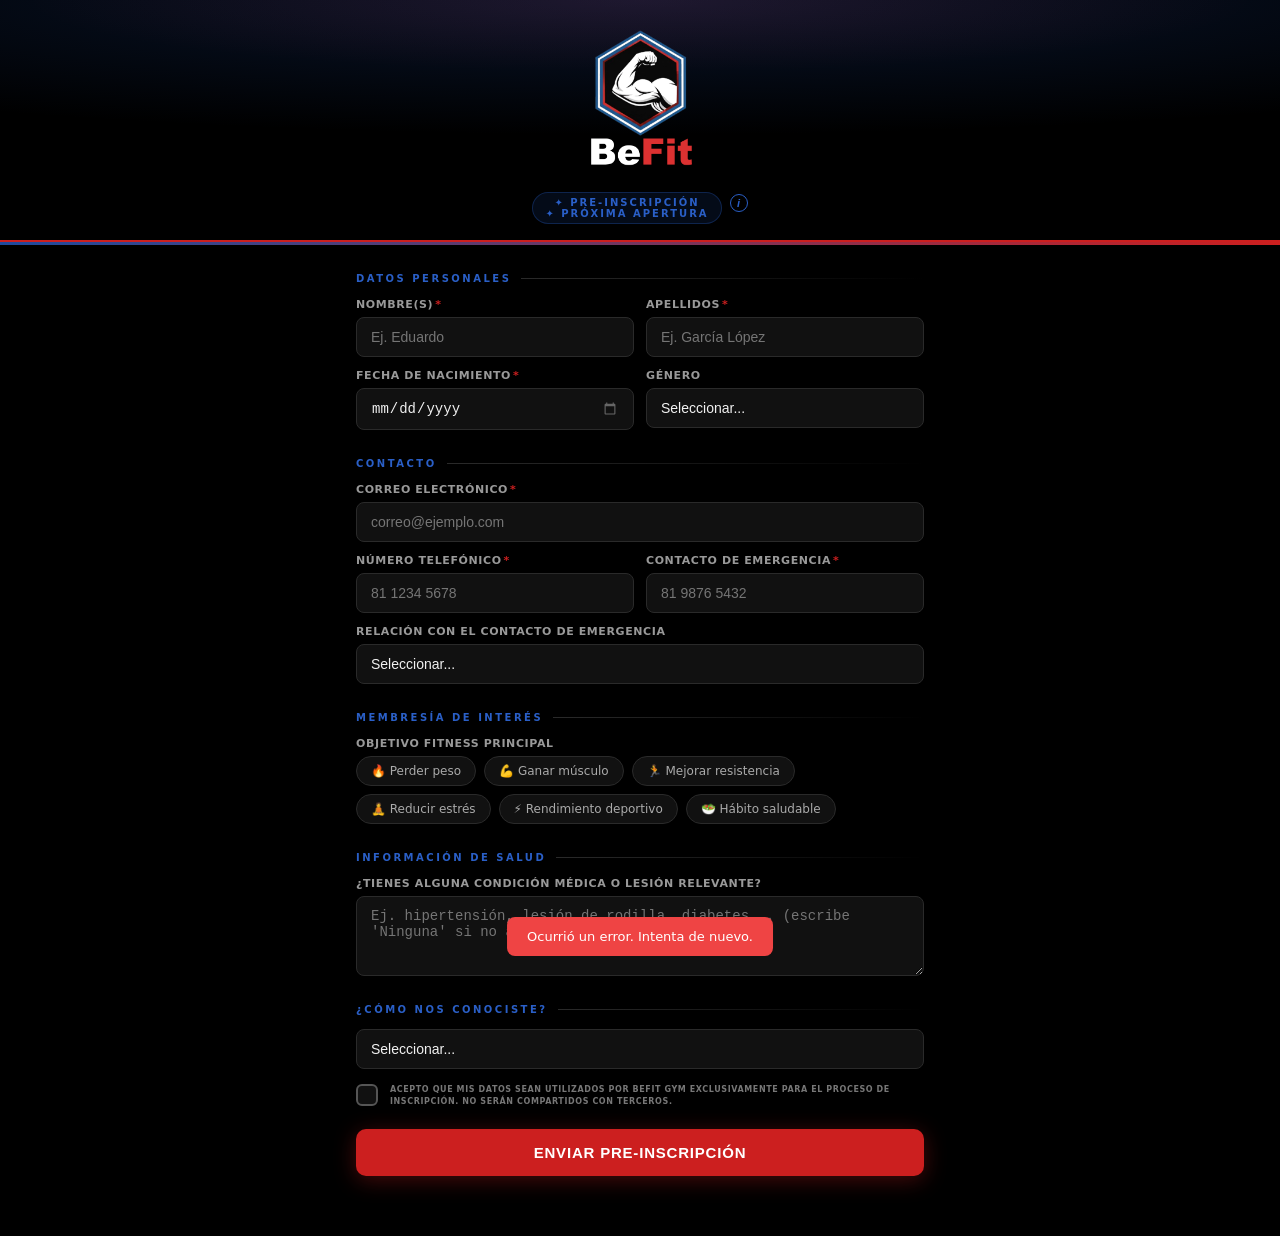
==== index.html @ a445568d "first commit" ====
<!DOCTYPE html>
<html lang="es">
<head>
<meta charset="UTF-8"/>
<meta name="viewport" content="width=device-width, initial-scale=1.0"/>
<title>BeFit Gym – Pre-Inscripción</title>
<style>
  :root {
    --red:       #cc1f1f;
    --red-dark:  #a81717;
    --blue:      #1e4a9e;
    --blue-light:#2a5fc7;
    --bg:        #000000;
    --surface:   #111111;
    --surface2:  #1a1a1a;
    --border:    #2a2a2a;
    --text:      #f1f1f1;
    --muted:     #888;
    --success:   #22c55e;
    --error:     #ef4444;
  }
  * { box-sizing: border-box; margin: 0; padding: 0; }
  body {
    font-family: 'Segoe UI', system-ui, sans-serif;
    background: var(--bg);
    color: var(--text);
    min-height: 100vh;
    padding: 0 0 60px;
  }

  /* ── HERO ── */
  .hero {
    background: #000;
    border-bottom: 2px solid var(--red);
    padding: 18px 20px 16px;
    text-align: center;
    position: relative;
    overflow: hidden;
  }
  .hero::before {
    content: '';
    position: absolute;
    inset: 0;
    background: 
      radial-gradient(ellipse 120% 180px at 50% 0%,
        rgba(30,74,158,.28) 0%, transparent 75%),
      radial-gradient(ellipse 80% 120px at 50% 0%,
        rgba(204,31,31,.15) 0%, transparent 60%);
  }
  .hero-inner {
    position: relative;
    display: flex;
    align-items: center;
    justify-content: center;
    gap: 14px;
  }
  .hex-logo { display: inline-block; flex-shrink: 0; }
  .hex-logo svg { width: 52px; height: auto; }

  .hero-text { text-align: left; }
  .brand-name {
    font-size: 28px;
    font-weight: 900;
    letter-spacing: -1px;
    line-height: 1;
    margin-bottom: 3px;
  }
  .brand-name .be  { color: #ffffff; }
  .brand-name .fit { color: var(--red); }

  .hero-sub {
    font-size: 10px;
    font-weight: 700;
    letter-spacing: 2.5px;
    text-transform: uppercase;
    color: var(--muted);
  }

  .badge {
    display: inline-block;
    background: rgba(30,74,158,.15);
    border: 1px solid rgba(30,74,158,.4);
    color: var(--blue-light);
    font-size: 10px;
    font-weight: 700;
    letter-spacing: 2px;
    text-transform: uppercase;
    padding: 4px 12px;
    border-radius: 999px;
    margin-top: 10px;
  }

  /* ── DIVIDER ── */
  .stripe {
    height: 3px;
    background: linear-gradient(90deg, var(--blue) 0%, var(--red) 100%);
  }

  /* ── FORM ── */
  .card {
    max-width: 600px;
    margin: 28px auto 0;
    padding: 0 16px;
  }

  .section-title {
    font-size: 10px;
    font-weight: 800;
    letter-spacing: 2.5px;
    text-transform: uppercase;
    color: var(--blue-light);
    margin: 28px 0 14px;
    display: flex;
    align-items: center;
    gap: 10px;
  }
  .section-title::after {
    content: '';
    flex: 1;
    height: 1px;
    background: linear-gradient(90deg, var(--border), transparent);
  }

  .grid2 { display: grid; grid-template-columns: 1fr 1fr; gap: 12px; }
  @media(max-width:480px){ .grid2 { grid-template-columns: 1fr; } }

  .field { display: flex; flex-direction: column; gap: 6px; }
  label {
    font-size: 11px;
    font-weight: 700;
    color: #999;
    letter-spacing: .6px;
    text-transform: uppercase;
  }
  label .req { color: var(--red); margin-left: 2px; }

  input[type="checkbox"] {
    width: 18px !important;
    height: 18px !important;
    min-width: 18px !important;
    padding: 0 !important;
    border: none !important;
    border-radius: 4px !important;
    background: transparent !important;
    box-shadow: none !important;
    accent-color: var(--red);
    cursor: pointer;
    flex-shrink: 0;
  }
  input, select, textarea {
    background: var(--surface);
    border: 1px solid var(--border);
    border-radius: 8px;
    color: var(--text);
    font-size: 14px;
    padding: 11px 14px;
    width: 100%;
    outline: none;
    transition: border-color .2s, box-shadow .2s;
    appearance: none;
  }
  input:focus, select:focus, textarea:focus {
    border-color: var(--blue-light);
    box-shadow: 0 0 0 3px rgba(30,74,158,.18);
  }
  input.err, select.err { border-color: var(--error); }
  .err-msg { font-size: 11px; color: var(--error); display: none; }
  .err-msg.show { display: block; }
  select option { background: #111; }
  textarea { resize: vertical; min-height: 80px; }
  input[type="date"]::-webkit-calendar-picker-indicator { filter: invert(.4); cursor: pointer; }

  /* ── CHIPS ── */
  .chips { display: flex; flex-wrap: wrap; gap: 8px; }
  .chip { display: none; }
  .chip + label {
    background: var(--surface);
    border: 1px solid var(--border);
    border-radius: 999px;
    cursor: pointer;
    font-size: 12px;
    font-weight: 500;
    letter-spacing: 0;
    text-transform: none;
    color: #aaa;
    padding: 7px 14px;
    transition: all .2s;
    user-select: none;
  }
  .chip:checked + label {
    background: rgba(204,31,31,.12);
    border-color: var(--red);
    color: #ff6666;
  }

  /* ── PRIVACY ── */
  .privacy {
    display: flex;
    align-items: flex-start;
    gap: 10px;
    background: var(--surface);
    border: 1px solid var(--border);
    border-radius: 8px;
    padding: 12px 14px;
    margin-top: 24px;
  }
  .privacy input[type="checkbox"] {
    width: 16px; height: 16px; flex-shrink: 0;
    accent-color: var(--red);
    margin-top: 2px;
  }
  .privacy p { font-size: 12px; color: #777; line-height: 1.5; }
  .privacy a { color: var(--blue-light); text-decoration: none; }

  /* ── CUSTOM CHECKBOX ── */
  .check-wrap {
    display: flex;
    align-items: flex-start;
    gap: 12px;
    cursor: pointer;
    user-select: none;
  }
  .check-wrap input[type="checkbox"] {
    display: none !important;
  }
  .check-box {
    width: 22px; height: 22px;
    min-width: 22px;
    border-radius: 6px;
    border: 2px solid #555;
    background: #111;
    display: flex; align-items: center; justify-content: center;
    transition: all .2s;
    margin-top: 15px;
    flex-shrink: 0;
  }
  .check-box .check-icon {
    display: none;
    width: 12px; height: 8px;
    border-left: 2.5px solid #fff;
    border-bottom: 2.5px solid #fff;
    transform: rotate(-45deg) translateY(-2px);
  }
  .check-wrap input[type="checkbox"]:checked ~ .check-box {
    background: var(--red);
    border-color: var(--red);
    box-shadow: 0 0 8px rgba(204,31,31,.4);
  }
  .check-wrap input[type="checkbox"]:checked ~ .check-box .check-icon {
    display: block;
  }
  .check-label { font-size: 8px; color: #777; line-height: 1.55; margin-top: 15px; }
  

  /* ── TOOLTIP ── */
  .tooltip-wrap { position: relative; display: inline-flex; }
  .info-btn {
    width: 18px; height: 18px;
    border-radius: 50%;
    border: 1.5px solid var(--blue-light);
    background: transparent;
    color: var(--blue-light);
    font-size: 11px;
    font-weight: 700;
    font-style: italic;
    cursor: pointer;
    line-height: 1;
    padding: 0;
    display: flex; align-items: center; justify-content: center;
    transition: background .2s, color .2s;
    flex-shrink: 0;
  }
  .info-btn:hover { background: var(--blue-light); color: #fff; }
  .tooltip-box {
    display: none;
    position: absolute;
    bottom: calc(100% + 10px);
    left: 50%;
    transform: translateX(-50%);
    background: var(--surface2);
    border: 1px solid var(--blue-light);
    border-radius: 10px;
    padding: 12px 14px;
    width: 240px;
    font-size: 12px;
    line-height: 1.55;
    color: #ccc;
    z-index: 100;
    box-shadow: 0 6px 24px rgba(0,0,0,.6);
    text-align: left;
  }
  .tooltip-box::after {
    content: '';
    position: absolute;
    top: 100%; left: 50%;
    transform: translateX(-50%);
    border: 6px solid transparent;
    border-top-color: var(--blue-light);
  }
  .tooltip-box strong { color: #fff; display: block; margin-bottom: 5px; font-size: 12px; }
  .tooltip-box em { color: var(--red); font-style: normal; font-weight: 700; }
  .tooltip-wrap:hover .tooltip-box,
  .tooltip-wrap.open   .tooltip-box { display: block; }

  @media(max-width:400px){
    .tooltip-box { left: auto; right: 0; transform: none; }
    .tooltip-box::after { left: auto; right: 12px; transform: none; }
  }
  .btn {
    width: 100%;
    margin-top: 20px;
    background: var(--red);
    border: none;
    border-radius: 10px;
    color: #fff;
    cursor: pointer;
    font-size: 15px;
    font-weight: 800;
    letter-spacing: .8px;
    text-transform: uppercase;
    padding: 15px;
    transition: background .2s, transform .1s, box-shadow .2s;
    box-shadow: 0 4px 22px rgba(204,31,31,.35);
  }
  .btn:hover { background: var(--red-dark); box-shadow: 0 4px 28px rgba(204,31,31,.5); }
  .btn:active { transform: scale(.98); }
  .btn:disabled { opacity: .6; cursor: not-allowed; transform: none; }
  .btn .spinner {
    display: none;
    width: 18px; height: 18px;
    border: 2px solid rgba(255,255,255,.3);
    border-top-color: #fff;
    border-radius: 50%;
    animation: spin .6s linear infinite;
    margin: 0 auto;
  }
  @keyframes spin { to { transform: rotate(360deg); } }

  /* ── SUCCESS ── */
  .success-screen {
    display: none;
    text-align: center;
    padding: 52px 20px;
  }
  .success-icon {
    width: 76px; height: 76px;
    background: rgba(34,197,94,.1);
    border: 2px solid var(--success);
    border-radius: 50%;
    display: flex; align-items: center; justify-content: center;
    font-size: 34px;
    margin: 0 auto 20px;
    animation: pop .4s ease;
  }
  @keyframes pop {
    0%   { transform: scale(.5); opacity: 0; }
    80%  { transform: scale(1.1); }
    100% { transform: scale(1);   opacity: 1; }
  }
  .success-screen h2 { font-size: 22px; margin-bottom: 10px; }
  .success-screen p  { color: var(--muted); font-size: 14px; line-height: 1.7; }

  /* ── TOAST ── */
  .toast {
    position: fixed;
    bottom: 24px; left: 50%;
    transform: translateX(-50%) translateY(80px);
    background: var(--error);
    color: #fff;
    font-size: 13px;
    padding: 12px 20px;
    border-radius: 8px;
    transition: transform .3s;
    z-index: 999;
    white-space: nowrap;
  }
  .toast.show { transform: translateX(-50%) translateY(0); }
</style>
</head>
<body>

<!-- HERO -->
<div class="hero">
  <div class="hero-inner">
    <div class="hex-logo">
      <!-- Reemplaza ./logo.png con el nombre real de tu imagen -->
      <img src="/img/BeFit.png" alt="BeFit Logo" style="margin-top: -20px; width:200px;height:200px;object-fit:contain;"/>
    </div>
  </div>
  <div style="display:flex;align-items:center;justify-content:center;gap:8px;margin-top:-20px">
    <span class="badge">✦ Pre-Inscripción </br> ✦ Próxima apertura</span>
    <div class="tooltip-wrap">
      <button class="info-btn" aria-label="Más información">i</button>
      <div class="tooltip-box">
        <strong>¿Qué es la pre-inscripción?</strong>
        <p>Este registro es <em>completamente gratuito</em> y sin compromiso. Solo necesitamos tus datos para agilizar tu proceso de ingreso el día de la apertura del gym. No se realiza ningún cobro en este momento.</p>
      </div>
    </div>
  </div>
</div>
<div class="stripe"></div>

<!-- FORM -->
<div class="card">
  <form id="form" novalidate>

    <!-- DATOS PERSONALES -->
    <div class="section-title">Datos Personales</div>
    <div class="grid2">
      <div class="field">
        <label>Nombre(s)<span class="req">*</span></label>
        <input type="text" id="nombre" placeholder="Ej. Eduardo" autocomplete="given-name"/>
        <span class="err-msg" id="err-nombre">Campo requerido</span>
      </div>
      <div class="field">
        <label>Apellidos<span class="req">*</span></label>
        <input type="text" id="apellidos" placeholder="Ej. García López" autocomplete="family-name"/>
        <span class="err-msg" id="err-apellidos">Campo requerido</span>
      </div>
    </div>

    <div class="grid2" style="margin-top:12px">
      <div class="field">
        <label>Fecha de Nacimiento<span class="req">*</span></label>
        <input type="date" id="fechanac" max=""/>
        <span class="err-msg" id="err-fechanac">Ingresa una fecha válida</span>
      </div>
      <div class="field">
        <label>Género</label>
        <select id="genero">
          <option value="">Seleccionar...</option>
          <option>Masculino</option>
          <option>Femenino</option>
          <option>Prefiero no decir</option>
        </select>
      </div>
    </div>

    <!-- CONTACTO -->
    <div class="section-title">Contacto</div>
    <div class="field">
      <label>Correo Electrónico<span class="req">*</span></label>
      <input type="email" id="email" placeholder="correo@ejemplo.com" autocomplete="email"/>
      <span class="err-msg" id="err-email">Ingresa un correo válido</span>
    </div>

    <div class="grid2" style="margin-top:12px">
      <div class="field">
        <label>Número Telefónico<span class="req">*</span></label>
        <input type="tel" id="telefono" placeholder="81 1234 5678" maxlength="15" autocomplete="tel"/>
        <span class="err-msg" id="err-telefono">Mínimo 10 dígitos</span>
      </div>
      <div class="field">
        <label>Contacto de Emergencia<span class="req">*</span></label>
        <input type="tel" id="emergencia" placeholder="81 9876 5432" maxlength="15"/>
        <span class="err-msg" id="err-emergencia">Mínimo 10 dígitos</span>
      </div>
    </div>

    <div class="field" style="margin-top:12px">
      <label>Relación con el contacto de emergencia</label>
      <select id="relacionEmergencia">
        <option value="">Seleccionar...</option>
        <option>Familiar</option>
        <option>Pareja</option>
        <option>Amigo/a</option>
        <option>Otro</option>
      </select>
    </div>

    <!-- OBJETIVO -->
    <div class="section-title">Membresía de Interés</div>
    <div class="field">
      <label>Objetivo fitness principal</label>
      <div class="chips">
        <input class="chip" type="checkbox" id="obj1" name="objetivo" value="Perder peso"/>
        <label for="obj1">🔥 Perder peso</label>
        <input class="chip" type="checkbox" id="obj2" name="objetivo" value="Ganar músculo"/>
        <label for="obj2">💪 Ganar músculo</label>
        <input class="chip" type="checkbox" id="obj3" name="objetivo" value="Mejorar resistencia"/>
        <label for="obj3">🏃 Mejorar resistencia</label>
        <input class="chip" type="checkbox" id="obj4" name="objetivo" value="Reducir estrés"/>
        <label for="obj4">🧘 Reducir estrés</label>
        <input class="chip" type="checkbox" id="obj5" name="objetivo" value="Rendimiento deportivo"/>
        <label for="obj5">⚡ Rendimiento deportivo</label>
        <input class="chip" type="checkbox" id="obj6" name="objetivo" value="Hábito saludable"/>
        <label for="obj6">🥗 Hábito saludable</label>
      </div>
    </div>

    <!-- SALUD -->
    <div class="section-title">Información de Salud</div>
    <div class="field">
      <label>¿Tienes alguna condición médica o lesión relevante?</label>
      <textarea id="condicion" placeholder="Ej. hipertensión, lesión de rodilla, diabetes... (escribe 'Ninguna' si no aplica)"></textarea>
    </div>

    <!-- CÓMO NOS CONOCIÓ -->
    <div class="section-title">¿Cómo nos conociste?</div>
    <div class="field">
      <select id="canal">
        <option value="">Seleccionar...</option>
        <option>Instagram</option>
        <option>Facebook</option>
        <option>TikTok</option>
        <option>Recomendación de un amigo</option>
        <option>Volante / cartel</option>
        <option>Pasé por el lugar</option>
        <option>Otro</option>
      </select>
    </div>

    <!-- PRIVACIDAD -->
    <label class="check-wrap" for="privacidad">
      <input type="checkbox" id="privacidad"/>
      <span class="check-box"><span class="check-icon"></span></span>
      <p class="check-label">Acepto que mis datos sean utilizados por BeFit Gym exclusivamente para el proceso de inscripción. No serán compartidos con terceros.</p>
    </label>
    <span class="err-msg" id="err-privacidad" style="margin-top:6px">Debes aceptar el aviso de privacidad</span>

    <button type="submit" class="btn" id="btn">
      <span id="btn-text">Enviar Pre-Inscripción</span>
      <div class="spinner" id="spinner"></div>
    </button>

  </form>

  <!-- SUCCESS -->
  <div class="success-screen" id="success">
    <div class="success-icon">✓</div>
    <h2>¡Registro exitoso!</h2>
    <p>Tu pre-inscripción en <strong>BeFit Gym</strong> fue recibida.<br/>
    
     Ya no es necesario llenar el formulario de nuevo. <br/><br/>
      
     Una vez que abramos nuestras instalaciones, 
     solo menciona que ya estas pre-inscrito con tu nombre completo o correo electrónico en recepción para la toma de biometría y acceso a nuestras instalaciones.<br/><br/>
    <span style="color:var(--red);font-weight:700">¡Nos vemos pronto! 💪</span></p>
  </div>
</div>

<div class="toast" id="toast">Ocurrió un error. Intenta de nuevo.</div>

<script>
// ─── CONFIGURACIÓN ───────────────────────────────────────────
// Apunta a la función serverless de Netlify (no expone ningún secreto)
const APPS_SCRIPT_URL = '/.netlify/functions/registro';
// ─────────────────────────────────────────────────────────────

// Tooltip tap para móvil
document.querySelector('.info-btn').addEventListener('click', e => {
  e.stopPropagation();
  document.querySelector('.tooltip-wrap').classList.toggle('open');
});
document.addEventListener('click', () => {
  document.querySelector('.tooltip-wrap')?.classList.remove('open');
});

// ─── CONFIGURACIÓN ─── = 'TU_APPS_SCRIPT_URL_AQUI';

// Límite: mayor de 12 años
const maxDate = new Date();
maxDate.setFullYear(maxDate.getFullYear() - 12);
document.getElementById('fechanac').max = maxDate.toISOString().split('T')[0];

const $ = id => document.getElementById(id);
const showErr = (id, msg) => {
  const el = $(`err-${id}`);
  if (msg) el.textContent = msg;
  el.classList.add('show');
  $(id)?.classList.add('err');
};
const clearErr = id => {
  $(`err-${id}`)?.classList.remove('show');
  $(id)?.classList.remove('err');
};
const showToast = msg => {
  const t = $('toast');
  t.textContent = msg;
  t.classList.add('show');
  setTimeout(() => t.classList.remove('show'), 3500);
};

['nombre','apellidos','fechanac','email','telefono','emergencia'].forEach(id => {
  $(id)?.addEventListener('input',  () => clearErr(id));
  $(id)?.addEventListener('change', () => clearErr(id));
});

function validate() {
  let ok = true;
  const req = (id, msg) => {
    if (!$(id).value.trim()) { showErr(id, msg || 'Campo requerido'); ok = false; }
    else clearErr(id);
  };
  req('nombre'); req('apellidos');

  if (!$('fechanac').value) { showErr('fechanac', 'Ingresa tu fecha de nacimiento'); ok = false; }
  else clearErr('fechanac');

  const emailVal = $('email').value.trim();
  if (!emailVal || !/^[^\s@]+@[^\s@]+\.[^\s@]+$/.test(emailVal)) {
    showErr('email', 'Ingresa un correo válido'); ok = false;
  } else clearErr('email');

  const clean = v => v.replace(/\D/g, '');
  if (clean($('telefono').value).length < 10)  { showErr('telefono',  'Mínimo 10 dígitos'); ok = false; } else clearErr('telefono');
  if (clean($('emergencia').value).length < 10) { showErr('emergencia','Mínimo 10 dígitos'); ok = false; } else clearErr('emergencia');

  if (!$('privacidad').checked) { $('err-privacidad').classList.add('show'); ok = false; }
  else $('err-privacidad').classList.remove('show');
  return ok;
}

$('form').addEventListener('submit', async e => {
  e.preventDefault();
  if (!validate()) {
    document.querySelector('input.err, select.err')
      ?.scrollIntoView({ behavior: 'smooth', block: 'center' });
    return;
  }

  const objetivos = [...document.querySelectorAll('input[name="objetivo"]:checked')]
    .map(c => c.value).join(', ') || 'No especificado';

  const payload = {
    timestamp:          new Date().toLocaleString('es-MX'),
    nombre:             $('nombre').value.trim(),
    apellidos:          $('apellidos').value.trim(),
    fechaNacimiento:    $('fechanac').value,
    genero:             $('genero').value || 'No especificado',
    email:              $('email').value.trim(),
    telefono:           $('telefono').value.trim(),
    contactoEmergencia: $('emergencia').value.trim(),
    relacionEmergencia: $('relacionEmergencia').value || 'No especificado',
    objetivos,
    condicionMedica:    $('condicion').value.trim() || 'Ninguna',
    canal:              $('canal').value || 'No especificado',
  };

  $('btn').disabled = true;
  $('btn-text').style.display = 'none';
  $('spinner').style.display = 'block';

  try {
    // Modo local (abrir archivo directo sin servidor)
    if (window.location.protocol === 'file:') {
      await new Promise(r => setTimeout(r, 1200));
      console.table(payload);
      $('form').style.display    = 'none';
      $('success').style.display = 'block';
      return;
    }

    const res    = await fetch(APPS_SCRIPT_URL, {
      method:  'POST',
      headers: { 'Content-Type': 'application/json' },
      body:    JSON.stringify(payload),
    });
    const result = await res.json();

    if (result.status === 'duplicate') {
      showErr('email', '⚠️ Este correo ya está registrado.');
      $('email').scrollIntoView({ behavior: 'smooth', block: 'center' });
      $('btn').disabled          = false;
      $('btn-text').style.display = 'block';
      $('spinner').style.display  = 'none';
      return;
    }

    if (result.status !== 'ok') throw new Error(result.message);

    $('form').style.display    = 'none';
    $('success').style.display = 'block';

  } catch {
    showToast('Error al enviar. Verifica tu conexión e intenta de nuevo.');
    $('btn').disabled          = false;
    $('btn-text').style.display = 'block';
    $('spinner').style.display  = 'none';
  }
});
</script>
</body>
</html>
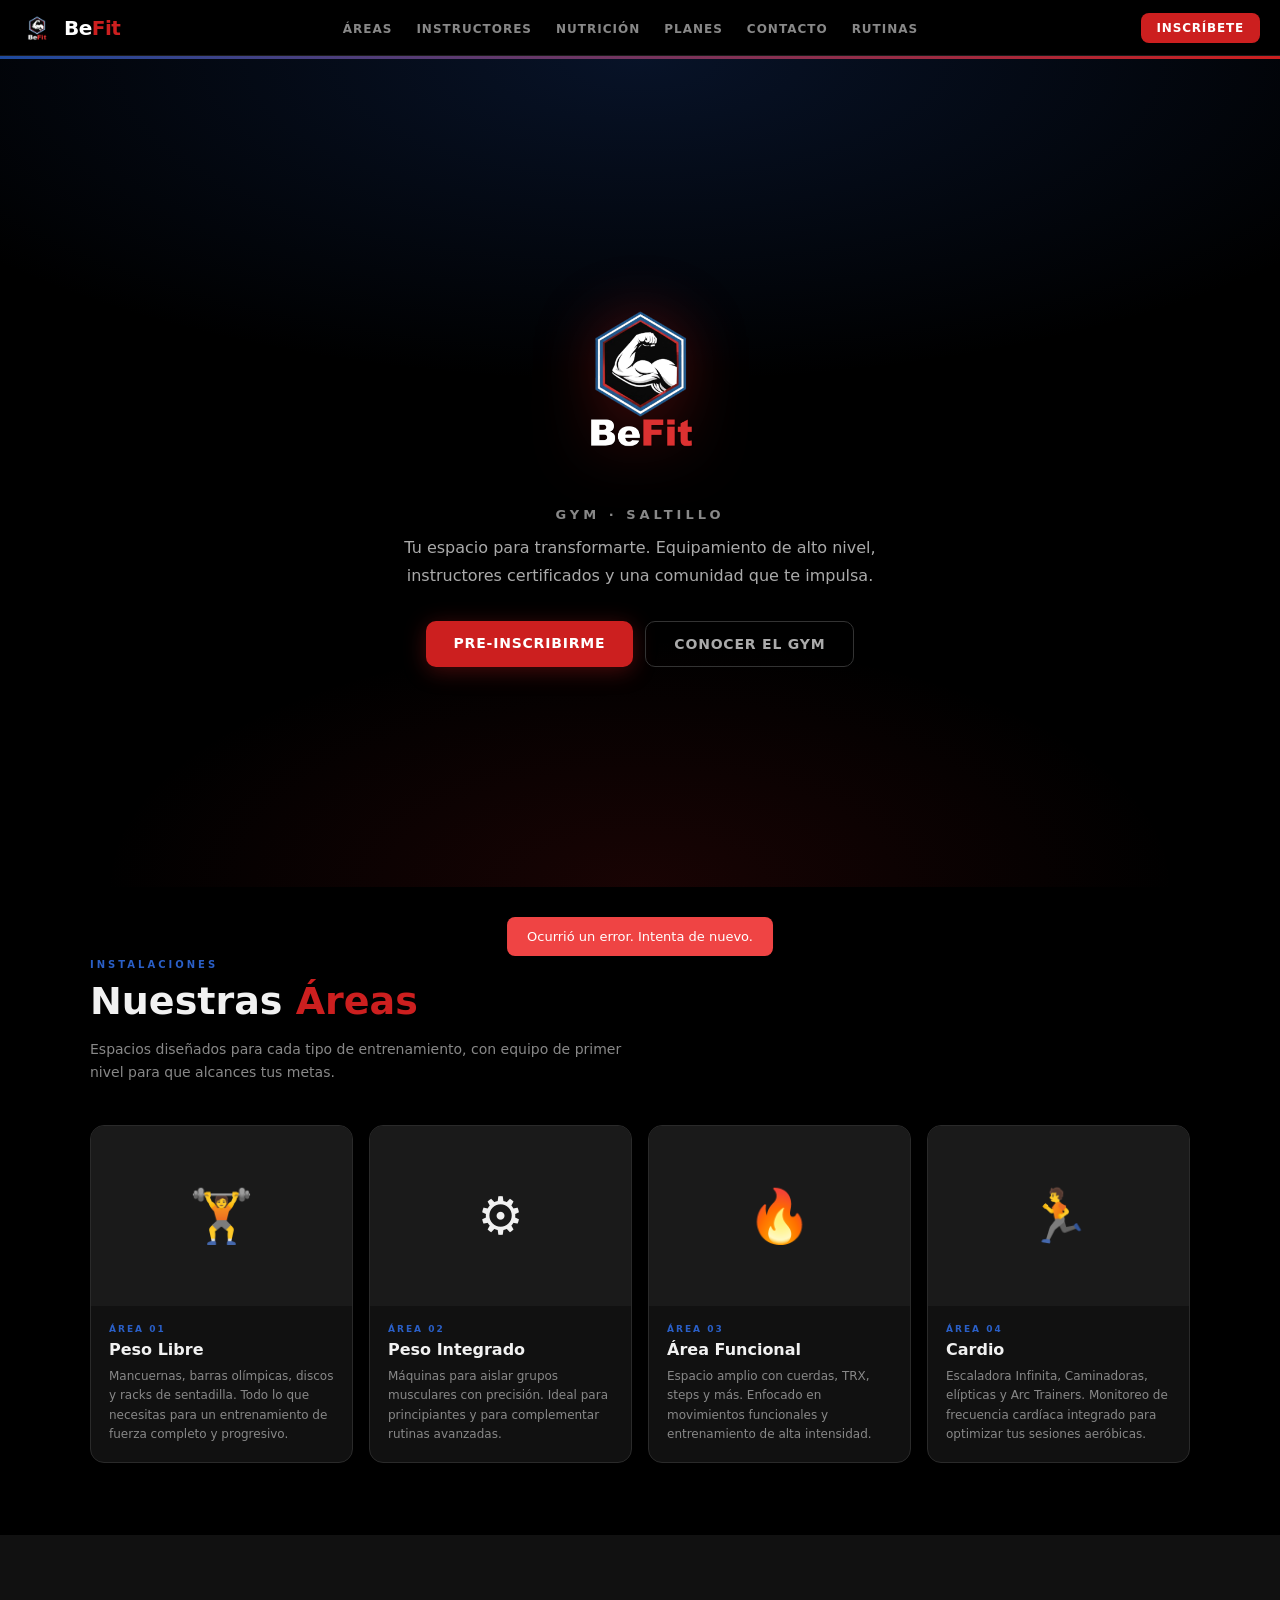
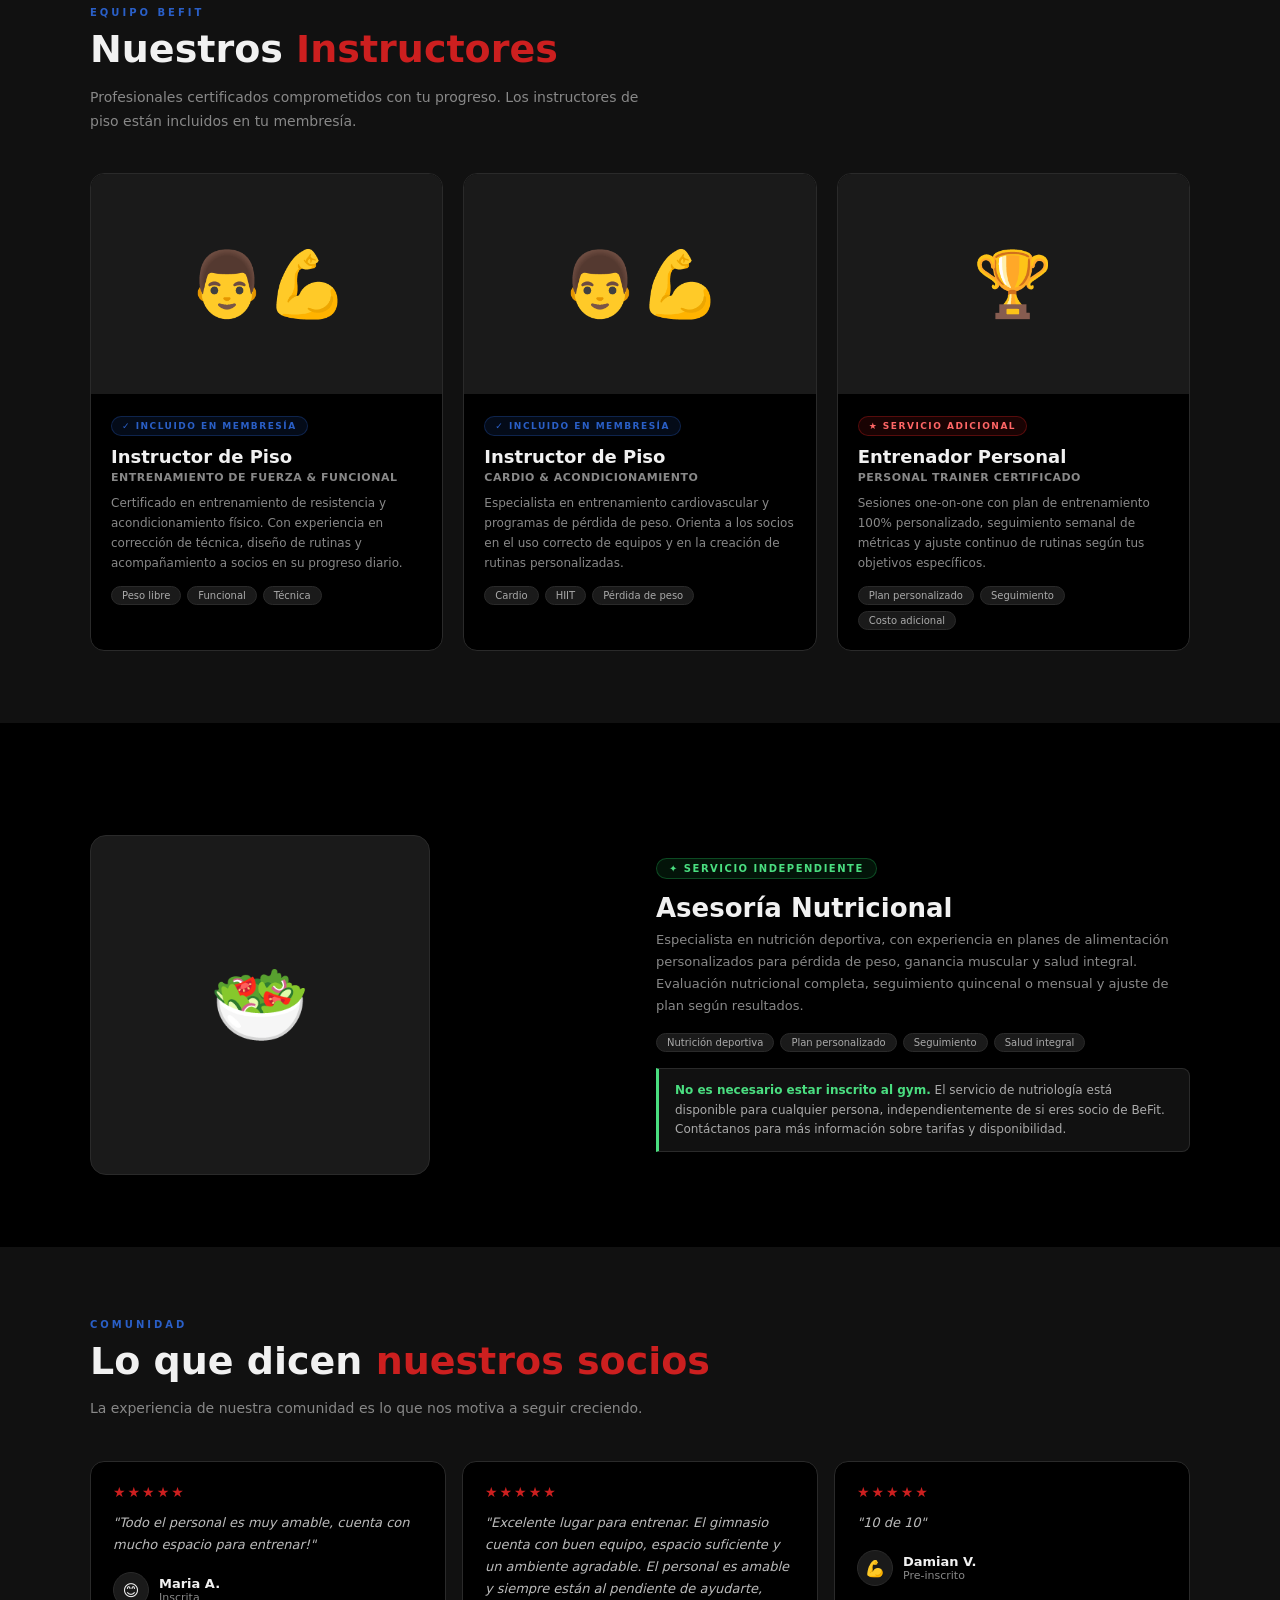
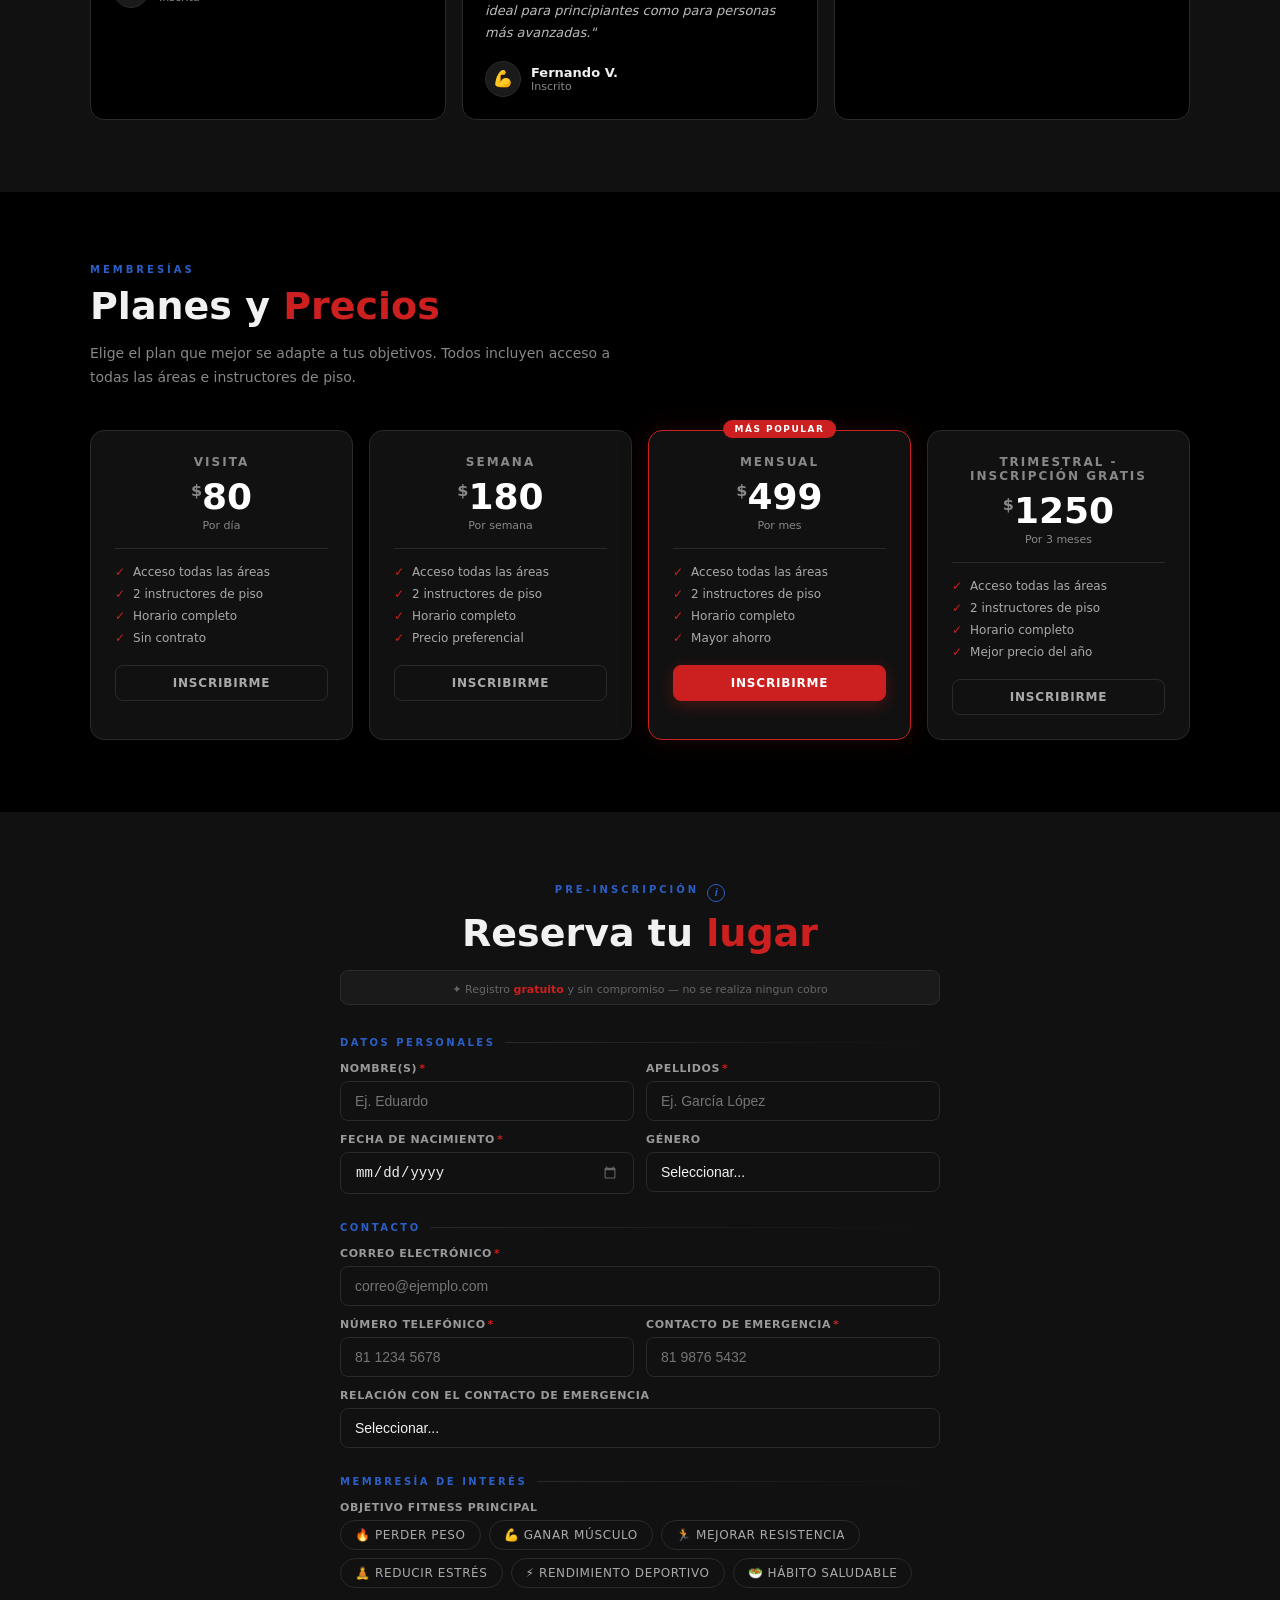
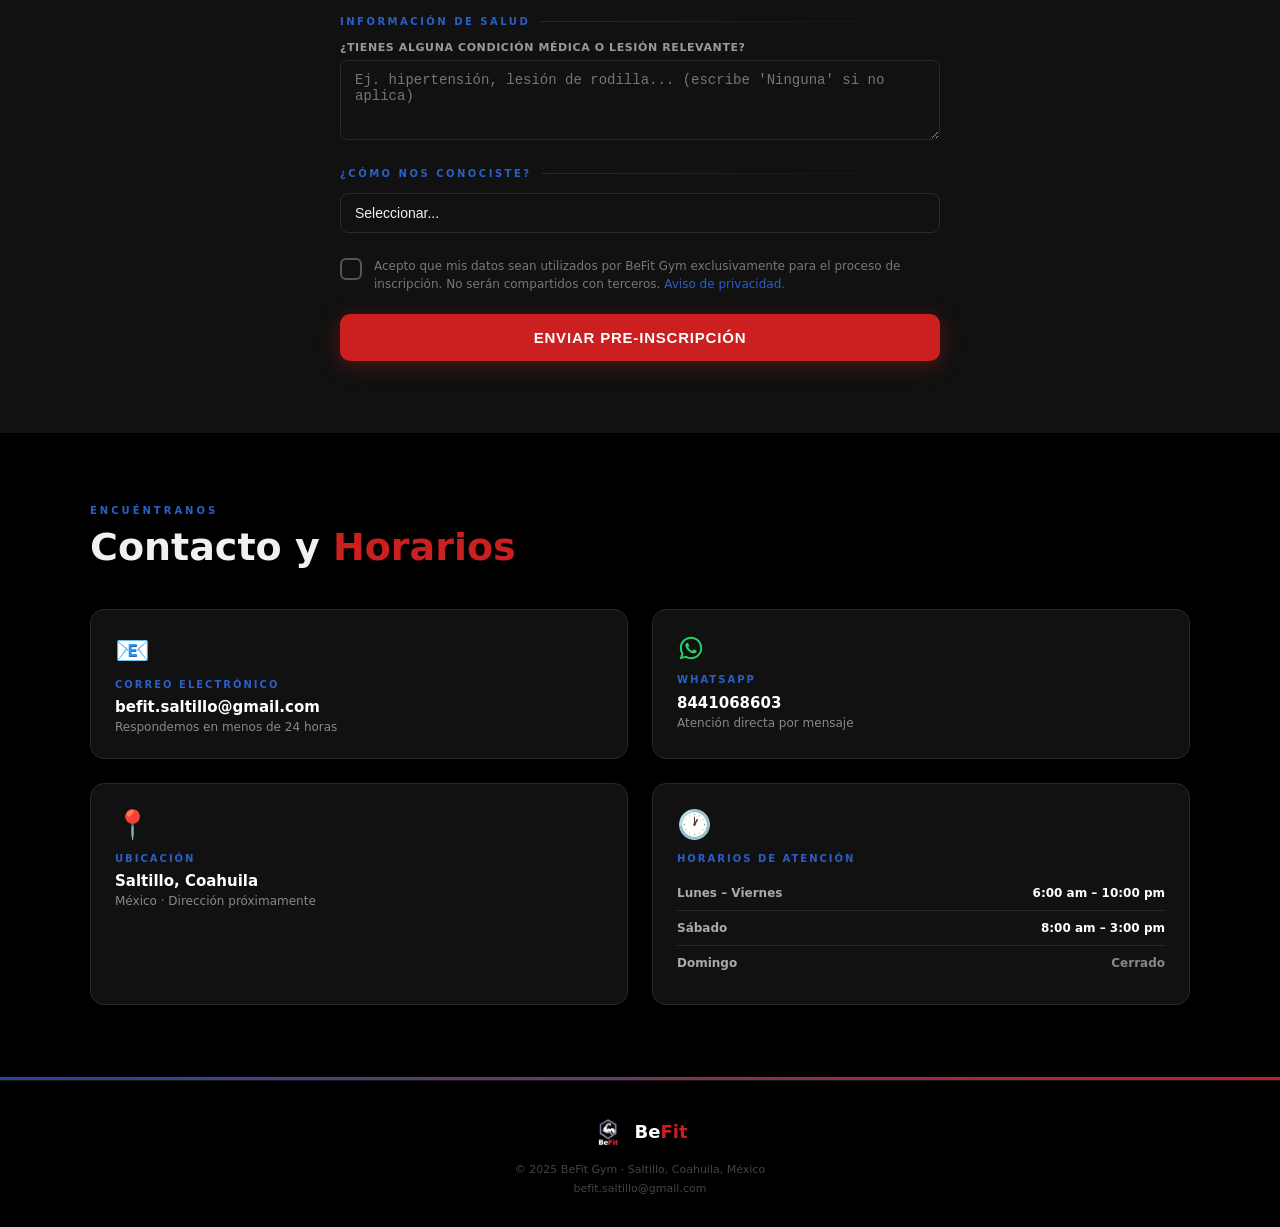
==== commit 7e048d1f: "changes for index" ====
--- a/index.html
+++ b/index.html
@@ -3,565 +3,994 @@
 <head>
 <meta charset="UTF-8"/>
 <meta name="viewport" content="width=device-width, initial-scale=1.0"/>
-<title>BeFit Gym – Pre-Inscripción</title>
+<title>BeFit Gym – Saltillo</title>
 <style>
-  :root {
-    --red:       #cc1f1f;
-    --red-dark:  #a81717;
-    --blue:      #1e4a9e;
-    --blue-light:#2a5fc7;
-    --bg:        #000000;
-    --surface:   #111111;
-    --surface2:  #1a1a1a;
-    --border:    #2a2a2a;
-    --text:      #f1f1f1;
-    --muted:     #888;
-    --success:   #22c55e;
-    --error:     #ef4444;
+:root {
+  --red:        #cc1f1f;
+  --red-dark:   #a81717;
+  --blue:       #1e4a9e;
+  --blue-light: #2a5fc7;
+  --bg:         #000;
+  --surface:    #111;
+  --surface2:   #1a1a1a;
+  --border:     #2a2a2a;
+  --text:       #f1f1f1;
+  --muted:      #888;
+  --success:    #22c55e;
+  --error:      #ef4444;
+}
+*{box-sizing:border-box;margin:0;padding:0;}
+html{scroll-behavior:smooth;overflow-x:hidden;}
+body{font-family:'Segoe UI',system-ui,sans-serif;background:var(--bg);color:var(--text);overflow-x:hidden;}
+
+/* ── NAV ── */
+nav{
+  position:sticky;top:0;z-index:200;
+  background:rgba(0,0,0,.92);
+  backdrop-filter:blur(10px);
+  border-bottom:1px solid #1a1a1a;
+  padding:0 20px;
+  display:flex;align-items:center;justify-content:space-between;
+  height:56px;
+}
+.nav-logo{display:flex;align-items:center;gap:10px;}
+.nav-logo img{width:34px;height:34px;object-fit:contain;}
+.nav-brand{font-size:20px;font-weight:900;letter-spacing:-0.5px;}
+.nav-brand .be{color:#fff;} .nav-brand .fit{color:var(--red);}
+.nav-links{display:flex;gap:24px;list-style:none;}
+.nav-links a{color:var(--muted);font-size:12px;font-weight:600;letter-spacing:1px;text-transform:uppercase;text-decoration:none;transition:color .2s;}
+.nav-links a:hover{color:#fff;}
+.nav-cta{background:var(--red);color:#fff;font-size:12px;font-weight:700;letter-spacing:.8px;text-transform:uppercase;padding:8px 16px;border-radius:8px;text-decoration:none;transition:background .2s;}
+.nav-cta:hover{background:var(--red-dark);}
+.nav-toggle{display:none;flex-direction:column;gap:4px;background:none;border:none;cursor:pointer;padding:4px;}
+.nav-toggle span{width:22px;height:2px;background:#fff;border-radius:2px;transition:.3s;}
+@media(max-width:700px){
+  .nav-links,.nav-cta{display:none;}
+  .nav-links.open{display:flex;flex-direction:column;position:absolute;top:56px;left:0;right:0;background:#000;border-bottom:1px solid #222;padding:16px 20px;gap:16px;}
+  .nav-links.open + .nav-cta{display:block;margin:0 20px 16px;}
+  .nav-toggle{display:flex;}
+}
+
+/* ── STRIPE ── */
+.stripe{height:3px;background:linear-gradient(90deg,var(--blue),var(--red));}
+
+/* ── PROMO ── */
+.promo-bar{
+  position:relative;
+  overflow:hidden;
+  background:
+    linear-gradient(135deg,rgba(30,74,158,.16),rgba(204,31,31,.18)),
+    #090909;
+  border-bottom:1px solid #1f1f1f;
+}
+.promo-bar::before{
+  content:'';
+  position:absolute;
+  inset:-30% auto auto -10%;
+  width:220px;
+  height:220px;
+  background:radial-gradient(circle,rgba(204,31,31,.26) 0%,transparent 68%);
+  pointer-events:none;
+}
+.promo-wrap{
+  max-width:1100px;
+  margin:0 auto;
+  padding:14px 20px;
+  display:flex;
+  align-items:center;
+  justify-content:space-between;
+  gap:18px;
+}
+.promo-copy{display:flex;align-items:center;gap:14px;flex-wrap:wrap;position:relative;z-index:1;}
+.promo-pill{
+  background:var(--red);
+  color:#fff;
+  font-size:10px;
+  font-weight:900;
+  letter-spacing:1.8px;
+  text-transform:uppercase;
+  border-radius:999px;
+  padding:7px 12px;
+  box-shadow:0 0 18px rgba(204,31,31,.3);
+}
+.promo-text{font-size:14px;color:#f4f4f4;line-height:1.5;}
+.promo-text strong{color:#fff;}
+.promo-text span{color:#ff8a8a;font-weight:800;}
+.promo-link{
+  position:relative;
+  z-index:1;
+  white-space:nowrap;
+  background:#fff;
+  color:#111;
+  font-size:11px;
+  font-weight:900;
+  letter-spacing:1.2px;
+  text-transform:uppercase;
+  text-decoration:none;
+  border-radius:999px;
+  padding:11px 16px;
+  transition:transform .2s,box-shadow .2s;
+}
+.promo-link:hover{transform:translateY(-1px);box-shadow:0 10px 24px rgba(255,255,255,.12);}
+
+/* ── SECTION SHARED ── */
+section{padding:72px 20px;}
+.section-wrap{max-width:1100px;margin:0 auto;}
+.sec-eyebrow{font-size:10px;font-weight:800;letter-spacing:3px;text-transform:uppercase;color:var(--blue-light);margin-bottom:10px;}
+.sec-title{font-size:clamp(24px,4vw,38px);font-weight:900;line-height:1.15;margin-bottom:14px;}
+.sec-title span{color:var(--red);}
+.sec-desc{font-size:14px;color:var(--muted);max-width:560px;line-height:1.7;}
+.divider{height:1px;background:linear-gradient(90deg,var(--border),transparent);margin:48px 0;}
+
+/* ── HERO ── */
+.hero{
+  min-height:92vh;
+  display:flex;align-items:center;justify-content:center;
+  text-align:center;
+  position:relative;overflow:hidden;
+  padding:60px 20px;
+}
+.hero::before{
+  content:'';position:absolute;inset:0;
+  background:
+    radial-gradient(ellipse 100% 60% at 50% 0%,rgba(30,74,158,.25) 0%,transparent 65%),
+    radial-gradient(ellipse 70% 50% at 50% 100%,rgba(204,31,31,.12) 0%,transparent 60%);
+}
+.hero-content{position:relative;z-index:1;max-width:700px;}
+.hero-logo{width:200px;height:200px;object-fit:contain;margin-bottom:24px;filter:drop-shadow(0 0 30px rgba(204,31,31,.35));}
+.hero-title{font-size:clamp(38px,7vw,72px);font-weight:900;letter-spacing:-2px;line-height:1;margin-bottom:16px;}
+.hero-title .be{color:#fff;} .hero-title .fit{color:var(--red);}
+.hero-sub{font-size:13px;font-weight:700;letter-spacing:4px;text-transform:uppercase;color:var(--muted);margin-bottom:12px;}
+.hero-desc{font-size:16px;color:#aaa;line-height:1.7;margin-bottom:32px;max-width:480px;margin-left:auto;margin-right:auto;}
+.hero-offer{
+  display:flex;
+  justify-content:center;
+  align-items:center;
+  gap:10px;
+  flex-wrap:wrap;
+  margin:0 auto 20px;
+  max-width:560px;
+}
+.hero-offer-badge{
+  display:inline-flex;
+  align-items:center;
+  gap:8px;
+  background:rgba(204,31,31,.12);
+  border:1px solid rgba(204,31,31,.4);
+  color:#ff7b7b;
+  font-size:10px;
+  font-weight:800;
+  letter-spacing:1.8px;
+  text-transform:uppercase;
+  border-radius:999px;
+  padding:7px 12px;
+}
+.hero-offer-note{
+  font-size:13px;
+  color:#ddd;
+  background:rgba(255,255,255,.03);
+  border:1px solid rgba(255,255,255,.06);
+  border-radius:999px;
+  padding:7px 14px;
+}
+.hero-offer-note strong{color:#fff;}
+.hero-btns{display:flex;gap:12px;justify-content:center;flex-wrap:wrap;}
+.btn-primary{background:var(--red);color:#fff;font-weight:700;font-size:14px;letter-spacing:.8px;text-transform:uppercase;padding:14px 28px;border-radius:10px;text-decoration:none;box-shadow:0 4px 22px rgba(204,31,31,.35);transition:background .2s,box-shadow .2s;}
+.btn-primary:hover{background:var(--red-dark);box-shadow:0 4px 30px rgba(204,31,31,.5);}
+.btn-ghost{border:1px solid #333;color:#aaa;font-weight:700;font-size:14px;letter-spacing:.8px;text-transform:uppercase;padding:14px 28px;border-radius:10px;text-decoration:none;transition:border-color .2s,color .2s;}
+.btn-ghost:hover{border-color:#666;color:#fff;}
+.hero-badge{display:inline-block;background:rgba(30,74,158,.15);border:1px solid rgba(30,74,158,.4);color:var(--blue-light);font-size:10px;font-weight:700;letter-spacing:2px;text-transform:uppercase;padding:5px 14px;border-radius:999px;margin-bottom:20px;}
+
+/* ── AREAS ── */
+#areas{background:var(--bg);}
+.areas-grid{display:grid;grid-template-columns:repeat(auto-fit,minmax(240px,1fr));gap:16px;margin-top:40px;}
+.area-card{background:var(--surface);border:1px solid var(--border);border-radius:14px;overflow:hidden;transition:transform .2s,border-color .2s;}
+.area-card:hover{transform:translateY(-4px);border-color:#444;}
+.area-img{width:100%;height:180px;object-fit:cover;background:var(--surface2);display:flex;align-items:center;justify-content:center;font-size:52px;}
+.area-body{padding:18px;}
+.area-tag{font-size:9px;font-weight:800;letter-spacing:2px;text-transform:uppercase;color:var(--blue-light);margin-bottom:6px;}
+.area-name{font-size:16px;font-weight:800;margin-bottom:8px;}
+.area-desc{font-size:12px;color:var(--muted);line-height:1.6;}
+
+/* ── INSTRUCTORES ── */
+#personal{background:var(--surface);}
+.personal-grid{display:grid;grid-template-columns:repeat(auto-fit,minmax(260px,1fr));gap:20px;margin-top:40px;}
+.coach-card{background:var(--bg);border:1px solid var(--border);border-radius:14px;overflow:hidden;transition:border-color .2s;}
+.coach-card:hover{border-color:#444;}
+.coach-photo{width:100%;height:220px;object-fit:cover;background:var(--surface2);display:flex;align-items:center;justify-content:center;font-size:64px;}
+.coach-body{padding:20px;}
+.coach-badge{display:inline-block;font-size:9px;font-weight:800;letter-spacing:1.5px;text-transform:uppercase;padding:4px 10px;border-radius:999px;margin-bottom:10px;}
+.badge-included{background:rgba(30,74,158,.15);border:1px solid rgba(30,74,158,.4);color:var(--blue-light);}
+.badge-extra{background:rgba(204,31,31,.12);border:1px solid rgba(204,31,31,.35);color:#ff6666;}
+.coach-name{font-size:18px;font-weight:800;margin-bottom:4px;}
+.coach-role{font-size:11px;color:var(--muted);font-weight:600;letter-spacing:.5px;text-transform:uppercase;margin-bottom:10px;}
+.coach-bio{font-size:12px;color:#888;line-height:1.65;}
+.coach-tags{display:flex;flex-wrap:wrap;gap:6px;margin-top:12px;}
+.coach-tag{background:var(--surface2);border:1px solid var(--border);border-radius:999px;font-size:10px;color:#aaa;padding:3px 10px;}
+
+/* ── NUTRIÓLOGO ── */
+#nutriologo{background:var(--bg);}
+.nutri-wrap{display:grid;grid-template-columns:1fr 1fr;gap:32px;align-items:center;margin-top:40px;}
+@media(max-width:640px){.nutri-wrap{grid-template-columns:1fr;}}
+.nutri-photo{width:100%;aspect-ratio:1;max-width:340px;border-radius:16px;background:var(--surface2);display:flex;align-items:center;justify-content:center;font-size:80px;border:1px solid var(--border);overflow:hidden;}
+.nutri-photo img{width:100%;height:100%;object-fit:cover;}
+.nutri-badge{display:inline-block;background:rgba(34,197,94,.1);border:1px solid rgba(34,197,94,.3);color:#4ade80;font-size:10px;font-weight:800;letter-spacing:1.5px;text-transform:uppercase;padding:4px 12px;border-radius:999px;margin-bottom:14px;}
+.nutri-name{font-size:26px;font-weight:900;margin-bottom:6px;}
+.nutri-role{font-size:11px;color:var(--muted);text-transform:uppercase;letter-spacing:1px;margin-bottom:14px;}
+.nutri-bio{font-size:13px;color:#888;line-height:1.7;margin-bottom:16px;}
+.nutri-note{background:var(--surface);border:1px solid var(--border);border-left:3px solid #4ade80;border-radius:0 8px 8px 0;padding:12px 16px;font-size:12px;color:#aaa;line-height:1.6;}
+.nutri-note strong{color:#4ade80;}
+
+/* ── TESTIMONIOS ── */
+#testimonios{background:var(--surface);}
+.test-grid{display:grid;grid-template-columns:repeat(auto-fit,minmax(260px,1fr));gap:16px;margin-top:40px;}
+.test-card{background:var(--bg);border:1px solid var(--border);border-radius:14px;padding:22px;transition:border-color .2s;}
+.test-card:hover{border-color:#444;}
+.test-stars{color:var(--red);font-size:14px;margin-bottom:12px;letter-spacing:2px;}
+.test-text{font-size:13px;color:#bbb;line-height:1.7;margin-bottom:16px;font-style:italic;}
+.test-author{display:flex;align-items:center;gap:10px;}
+.test-avatar{width:36px;height:36px;border-radius:50%;background:var(--surface2);display:flex;align-items:center;justify-content:center;font-size:16px;border:1px solid var(--border);}
+.test-info .name{font-size:13px;font-weight:700;}
+.test-info .since{font-size:11px;color:var(--muted);}
+
+/* ── PLANES ── */
+#planes{background:var(--bg);}
+.planes-grid{display:grid;grid-template-columns:repeat(auto-fit,minmax(210px,1fr));gap:16px;margin-top:40px;}
+.plan-card{background:var(--surface);border:1px solid var(--border);border-radius:14px;padding:24px;text-align:center;position:relative;transition:transform .2s,border-color .2s;}
+.plan-card:hover{transform:translateY(-4px);}
+.plan-card.featured{border-color:var(--red);box-shadow:0 0 30px rgba(204,31,31,.15);}
+.plan-popular{position:absolute;top:-11px;left:50%;transform:translateX(-50%);background:var(--red);color:#fff;font-size:9px;font-weight:800;letter-spacing:1.5px;text-transform:uppercase;padding:4px 12px;border-radius:999px;white-space:nowrap;}
+.plan-name{font-size:12px;font-weight:800;letter-spacing:2px;text-transform:uppercase;color:var(--muted);margin-bottom:10px;}
+.plan-price{font-size:36px;font-weight:900;color:#fff;line-height:1;}
+.plan-currency{font-size:16px;font-weight:700;color:var(--muted);vertical-align:super;}
+.plan-period{font-size:11px;color:var(--muted);margin-top:4px;margin-bottom:16px;}
+.plan-divider{height:1px;background:var(--border);margin-bottom:16px;}
+.plan-features{list-style:none;text-align:left;display:flex;flex-direction:column;gap:8px;margin-bottom:20px;}
+.plan-features li{font-size:12px;color:#aaa;display:flex;align-items:center;gap:8px;}
+.plan-features li::before{content:'✓';color:var(--red);font-weight:700;flex-shrink:0;}
+.plan-btn{display:block;background:transparent;border:1px solid var(--border);color:#aaa;font-size:12px;font-weight:700;letter-spacing:.8px;text-transform:uppercase;padding:10px;border-radius:8px;text-decoration:none;transition:all .2s;}
+.plan-card.featured .plan-btn{background:var(--red);border-color:var(--red);color:#fff;box-shadow:0 4px 16px rgba(204,31,31,.3);}
+.plan-btn:hover{border-color:#666;color:#fff;}
+.plan-card.featured .plan-btn:hover{background:var(--red-dark);}
+.plan-note{text-align:center;margin-top:20px;font-size:12px;color:#555;}
+.plans-promo{
+  margin-top:18px;
+  background:linear-gradient(135deg,rgba(204,31,31,.12),rgba(30,74,158,.12));
+  border:1px solid rgba(204,31,31,.25);
+  border-radius:14px;
+  padding:16px 18px;
+  text-align:center;
+  font-size:13px;
+  color:#d8d8d8;
+}
+.plans-promo strong{color:#fff;}
+.plans-promo span{color:#ff8a8a;font-weight:800;}
+
+/* ── REGISTRO ── */
+#registro{background:var(--surface);}
+.form-inner{max-width:600px;margin:0 auto;}
+.reg-header{text-align:center;margin-bottom:32px;}
+
+/* ── CONTACTO ── */
+#contacto{background:var(--bg);}
+.contact-grid{display:grid;grid-template-columns:1fr 1fr;gap:24px;margin-top:40px;}
+@media(max-width:600px){.contact-grid{grid-template-columns:1fr;}}
+.contact-card{background:var(--surface);border:1px solid var(--border);border-radius:14px;padding:24px;}
+.contact-icon{font-size:28px;margin-bottom:12px;}
+.contact-icon.whatsapp{color:#25D366;line-height:0;}
+.contact-icon.whatsapp svg{width:28px;height:28px;display:block;}
+.contact-label{font-size:10px;font-weight:800;letter-spacing:2px;text-transform:uppercase;color:var(--blue-light);margin-bottom:8px;}
+.contact-val{font-size:15px;font-weight:700;color:#fff;margin-bottom:4px;}
+.contact-val.link{display:inline-block;text-decoration:none;transition:color .2s;}
+.contact-val.link:hover{color:#25D366;}
+.contact-sub{font-size:12px;color:var(--muted);}
+.horario-row{display:flex;justify-content:space-between;align-items:center;padding:10px 0;border-bottom:1px solid var(--border);}
+.horario-row:last-child{border-bottom:none;}
+.horario-day{font-size:12px;font-weight:700;color:#aaa;}
+.horario-time{font-size:12px;color:#fff;font-weight:600;}
+
+/* ── MOBILE ── */
+@media(max-width:480px){
+  /* BASE — evita desbordamiento en cualquier elemento */
+  *, *::before, *::after {
+    max-width: 100%;
+    word-break: break-word;
+    overflow-wrap: break-word;
   }
-  * { box-sizing: border-box; margin: 0; padding: 0; }
-  body {
-    font-family: 'Segoe UI', system-ui, sans-serif;
-    background: var(--bg);
-    color: var(--text);
-    min-height: 100vh;
-    padding: 0 0 60px;
+
+  section{ padding:48px 16px; }
+
+  /* hero */
+  .hero{ min-height:100svh; padding:80px 16px 48px; }
+  .hero-logo{ width:80px; height:80px; margin-bottom:16px; }
+  .hero-title{ font-size:52px; letter-spacing:-1.5px; }
+  .hero-badge{ font-size:9px; padding:4px 10px; white-space:normal; text-align:center; max-width:90%; }
+  .hero-desc{ font-size:14px; padding:0 8px; }
+  .hero-offer{ padding:0 8px; }
+  .hero-offer-note{ border-radius:14px; }
+  .hero-btns{ flex-direction:column; align-items:stretch; padding:0 8px; }
+  .btn-primary, .btn-ghost{ text-align:center; padding:14px 20px; }
+  .hero-content{ width:100%; padding:0; }
+
+  .promo-wrap{ padding:12px 16px; flex-direction:column; align-items:flex-start; }
+  .promo-link{ width:100%; text-align:center; }
+
+  /* nav */
+  nav{ padding:0 14px; }
+  .nav-brand{ font-size:16px; }
+
+  /* títulos de sección */
+  .sec-title{ font-size:26px; }
+  .sec-desc{ font-size:13px; width:100%; }
+
+  /* areas */
+  .areas-grid{ grid-template-columns:1fr; }
+  .area-card{ width:100%; }
+  .area-img{ height:140px; font-size:40px; }
+  .area-body{ padding:14px; }
+  .area-desc{ font-size:12px; }
+
+  /* personal */
+  .personal-grid{ grid-template-columns:1fr; }
+  .coach-card{ width:100%; }
+  .coach-photo{ height:180px; font-size:52px; }
+  .coach-bio{ font-size:12px; }
+
+  /* nutriólogo */
+  .nutri-wrap{ grid-template-columns:1fr; }
+  .nutri-photo{ max-width:100%; width:100%; aspect-ratio:4/3; font-size:60px; }
+  .nutri-bio{ font-size:12px; }
+  .nutri-note{ font-size:11px; }
+
+  /* testimonios */
+  .test-grid{ grid-template-columns:1fr; }
+  .test-card{ width:100%; }
+  .test-text{ font-size:12px; }
+
+  /* planes */
+  .planes-grid{ grid-template-columns:1fr; }
+  .plan-card{ width:100%; }
+  .plan-note{ font-size:11px; }
+
+  /* contacto */
+  .contact-grid{ grid-template-columns:1fr; }
+  .contact-card{ width:100%; }
+  .contact-card[style*="span 2"]{ grid-column:span 1 !important; }
+  .horario-row{ flex-direction:column; gap:2px; padding:10px 0; }
+  .contact-val{ font-size:13px; word-break:break-all; }
+
+  /* formulario */
+  .grid2{ grid-template-columns:1fr !important; }
+  .form-inner{ width:100%; padding:0; }
+  .chips{ gap:6px; }
+  .chip-input + label{ font-size:11px; padding:6px 11px; }
+  textarea{ font-size:13px; }
+  .submit-btn{ font-size:14px; }
+
+  /* sección registro */
+  #registro .reg-header{ padding:0 4px; }
+
+  /* tooltip — que no se salga de pantalla */
+  .tooltip-box{
+    left: auto;
+    right: 0;
+    transform: none;
+    width: 220px;
   }
-
-  /* ── HERO ── */
-  .hero {
-    background: #000;
-    border-bottom: 2px solid var(--red);
-    padding: 18px 20px 16px;
-    text-align: center;
-    position: relative;
-    overflow: hidden;
+  .tooltip-box::after{
+    left: auto;
+    right: 12px;
+    transform: none;
   }
-  .hero::before {
-    content: '';
-    position: absolute;
-    inset: 0;
-    background: 
-      radial-gradient(ellipse 120% 180px at 50% 0%,
-        rgba(30,74,158,.28) 0%, transparent 75%),
-      radial-gradient(ellipse 80% 120px at 50% 0%,
-        rgba(204,31,31,.15) 0%, transparent 60%);
-  }
-  .hero-inner {
-    position: relative;
-    display: flex;
-    align-items: center;
-    justify-content: center;
-    gap: 14px;
-  }
-  .hex-logo { display: inline-block; flex-shrink: 0; }
-  .hex-logo svg { width: 52px; height: auto; }
-
-  .hero-text { text-align: left; }
-  .brand-name {
-    font-size: 28px;
-    font-weight: 900;
-    letter-spacing: -1px;
-    line-height: 1;
-    margin-bottom: 3px;
-  }
-  .brand-name .be  { color: #ffffff; }
-  .brand-name .fit { color: var(--red); }
-
-  .hero-sub {
-    font-size: 10px;
-    font-weight: 700;
-    letter-spacing: 2.5px;
-    text-transform: uppercase;
-    color: var(--muted);
-  }
-
-  .badge {
-    display: inline-block;
-    background: rgba(30,74,158,.15);
-    border: 1px solid rgba(30,74,158,.4);
-    color: var(--blue-light);
-    font-size: 10px;
-    font-weight: 700;
-    letter-spacing: 2px;
-    text-transform: uppercase;
-    padding: 4px 12px;
-    border-radius: 999px;
-    margin-top: 10px;
-  }
-
-  /* ── DIVIDER ── */
-  .stripe {
-    height: 3px;
-    background: linear-gradient(90deg, var(--blue) 0%, var(--red) 100%);
-  }
-
-  /* ── FORM ── */
-  .card {
-    max-width: 600px;
-    margin: 28px auto 0;
-    padding: 0 16px;
-  }
-
-  .section-title {
-    font-size: 10px;
-    font-weight: 800;
-    letter-spacing: 2.5px;
-    text-transform: uppercase;
-    color: var(--blue-light);
-    margin: 28px 0 14px;
-    display: flex;
-    align-items: center;
-    gap: 10px;
-  }
-  .section-title::after {
-    content: '';
-    flex: 1;
-    height: 1px;
-    background: linear-gradient(90deg, var(--border), transparent);
-  }
-
-  .grid2 { display: grid; grid-template-columns: 1fr 1fr; gap: 12px; }
-  @media(max-width:480px){ .grid2 { grid-template-columns: 1fr; } }
-
-  .field { display: flex; flex-direction: column; gap: 6px; }
-  label {
-    font-size: 11px;
-    font-weight: 700;
-    color: #999;
-    letter-spacing: .6px;
-    text-transform: uppercase;
-  }
-  label .req { color: var(--red); margin-left: 2px; }
-
-  input[type="checkbox"] {
-    width: 18px !important;
-    height: 18px !important;
-    min-width: 18px !important;
-    padding: 0 !important;
-    border: none !important;
-    border-radius: 4px !important;
-    background: transparent !important;
-    box-shadow: none !important;
-    accent-color: var(--red);
-    cursor: pointer;
-    flex-shrink: 0;
-  }
-  input, select, textarea {
-    background: var(--surface);
-    border: 1px solid var(--border);
-    border-radius: 8px;
-    color: var(--text);
-    font-size: 14px;
-    padding: 11px 14px;
-    width: 100%;
-    outline: none;
-    transition: border-color .2s, box-shadow .2s;
-    appearance: none;
-  }
-  input:focus, select:focus, textarea:focus {
-    border-color: var(--blue-light);
-    box-shadow: 0 0 0 3px rgba(30,74,158,.18);
-  }
-  input.err, select.err { border-color: var(--error); }
-  .err-msg { font-size: 11px; color: var(--error); display: none; }
-  .err-msg.show { display: block; }
-  select option { background: #111; }
-  textarea { resize: vertical; min-height: 80px; }
-  input[type="date"]::-webkit-calendar-picker-indicator { filter: invert(.4); cursor: pointer; }
-
-  /* ── CHIPS ── */
-  .chips { display: flex; flex-wrap: wrap; gap: 8px; }
-  .chip { display: none; }
-  .chip + label {
-    background: var(--surface);
-    border: 1px solid var(--border);
-    border-radius: 999px;
-    cursor: pointer;
-    font-size: 12px;
-    font-weight: 500;
-    letter-spacing: 0;
-    text-transform: none;
-    color: #aaa;
-    padding: 7px 14px;
-    transition: all .2s;
-    user-select: none;
-  }
-  .chip:checked + label {
-    background: rgba(204,31,31,.12);
-    border-color: var(--red);
-    color: #ff6666;
-  }
-
-  /* ── PRIVACY ── */
-  .privacy {
-    display: flex;
-    align-items: flex-start;
-    gap: 10px;
-    background: var(--surface);
-    border: 1px solid var(--border);
-    border-radius: 8px;
-    padding: 12px 14px;
-    margin-top: 24px;
-  }
-  .privacy input[type="checkbox"] {
-    width: 16px; height: 16px; flex-shrink: 0;
-    accent-color: var(--red);
-    margin-top: 2px;
-  }
-  .privacy p { font-size: 12px; color: #777; line-height: 1.5; }
-  .privacy a { color: var(--blue-light); text-decoration: none; }
-
-  /* ── CUSTOM CHECKBOX ── */
-  .check-wrap {
-    display: flex;
-    align-items: flex-start;
-    gap: 12px;
-    cursor: pointer;
-    user-select: none;
-  }
-  .check-wrap input[type="checkbox"] {
-    display: none !important;
-  }
-  .check-box {
-    width: 22px; height: 22px;
-    min-width: 22px;
-    border-radius: 6px;
-    border: 2px solid #555;
-    background: #111;
-    display: flex; align-items: center; justify-content: center;
-    transition: all .2s;
-    margin-top: 15px;
-    flex-shrink: 0;
-  }
-  .check-box .check-icon {
-    display: none;
-    width: 12px; height: 8px;
-    border-left: 2.5px solid #fff;
-    border-bottom: 2.5px solid #fff;
-    transform: rotate(-45deg) translateY(-2px);
-  }
-  .check-wrap input[type="checkbox"]:checked ~ .check-box {
-    background: var(--red);
-    border-color: var(--red);
-    box-shadow: 0 0 8px rgba(204,31,31,.4);
-  }
-  .check-wrap input[type="checkbox"]:checked ~ .check-box .check-icon {
-    display: block;
-  }
-  .check-label { font-size: 8px; color: #777; line-height: 1.55; margin-top: 15px; }
-  
-
-  /* ── TOOLTIP ── */
-  .tooltip-wrap { position: relative; display: inline-flex; }
-  .info-btn {
-    width: 18px; height: 18px;
-    border-radius: 50%;
-    border: 1.5px solid var(--blue-light);
-    background: transparent;
-    color: var(--blue-light);
-    font-size: 11px;
-    font-weight: 700;
-    font-style: italic;
-    cursor: pointer;
-    line-height: 1;
-    padding: 0;
-    display: flex; align-items: center; justify-content: center;
-    transition: background .2s, color .2s;
-    flex-shrink: 0;
-  }
-  .info-btn:hover { background: var(--blue-light); color: #fff; }
-  .tooltip-box {
-    display: none;
-    position: absolute;
-    bottom: calc(100% + 10px);
-    left: 50%;
-    transform: translateX(-50%);
-    background: var(--surface2);
-    border: 1px solid var(--blue-light);
-    border-radius: 10px;
-    padding: 12px 14px;
-    width: 240px;
-    font-size: 12px;
-    line-height: 1.55;
-    color: #ccc;
-    z-index: 100;
-    box-shadow: 0 6px 24px rgba(0,0,0,.6);
-    text-align: left;
-  }
-  .tooltip-box::after {
-    content: '';
-    position: absolute;
-    top: 100%; left: 50%;
-    transform: translateX(-50%);
-    border: 6px solid transparent;
-    border-top-color: var(--blue-light);
-  }
-  .tooltip-box strong { color: #fff; display: block; margin-bottom: 5px; font-size: 12px; }
-  .tooltip-box em { color: var(--red); font-style: normal; font-weight: 700; }
-  .tooltip-wrap:hover .tooltip-box,
-  .tooltip-wrap.open   .tooltip-box { display: block; }
-
-  @media(max-width:400px){
-    .tooltip-box { left: auto; right: 0; transform: none; }
-    .tooltip-box::after { left: auto; right: 12px; transform: none; }
-  }
-  .btn {
-    width: 100%;
-    margin-top: 20px;
-    background: var(--red);
-    border: none;
-    border-radius: 10px;
-    color: #fff;
-    cursor: pointer;
-    font-size: 15px;
-    font-weight: 800;
-    letter-spacing: .8px;
-    text-transform: uppercase;
-    padding: 15px;
-    transition: background .2s, transform .1s, box-shadow .2s;
-    box-shadow: 0 4px 22px rgba(204,31,31,.35);
-  }
-  .btn:hover { background: var(--red-dark); box-shadow: 0 4px 28px rgba(204,31,31,.5); }
-  .btn:active { transform: scale(.98); }
-  .btn:disabled { opacity: .6; cursor: not-allowed; transform: none; }
-  .btn .spinner {
-    display: none;
-    width: 18px; height: 18px;
-    border: 2px solid rgba(255,255,255,.3);
-    border-top-color: #fff;
-    border-radius: 50%;
-    animation: spin .6s linear infinite;
-    margin: 0 auto;
-  }
-  @keyframes spin { to { transform: rotate(360deg); } }
-
-  /* ── SUCCESS ── */
-  .success-screen {
-    display: none;
-    text-align: center;
-    padding: 52px 20px;
-  }
-  .success-icon {
-    width: 76px; height: 76px;
-    background: rgba(34,197,94,.1);
-    border: 2px solid var(--success);
-    border-radius: 50%;
-    display: flex; align-items: center; justify-content: center;
-    font-size: 34px;
-    margin: 0 auto 20px;
-    animation: pop .4s ease;
-  }
-  @keyframes pop {
-    0%   { transform: scale(.5); opacity: 0; }
-    80%  { transform: scale(1.1); }
-    100% { transform: scale(1);   opacity: 1; }
-  }
-  .success-screen h2 { font-size: 22px; margin-bottom: 10px; }
-  .success-screen p  { color: var(--muted); font-size: 14px; line-height: 1.7; }
-
-  /* ── TOAST ── */
-  .toast {
-    position: fixed;
-    bottom: 24px; left: 50%;
-    transform: translateX(-50%) translateY(80px);
-    background: var(--error);
-    color: #fff;
-    font-size: 13px;
-    padding: 12px 20px;
-    border-radius: 8px;
-    transition: transform .3s;
-    z-index: 999;
-    white-space: nowrap;
-  }
-  .toast.show { transform: translateX(-50%) translateY(0); }
+
+  /* footer */
+  footer{ padding:24px 16px; }
+  footer p{ font-size:10px; }
+  .footer-brand{ font-size:16px; }
+}
+
+/* ── FOOTER ── */
+footer{background:#000;border-top:1px solid #1a1a1a;padding:32px 20px;text-align:center;}
+.footer-logo{display:flex;align-items:center;justify-content:center;gap:10px;margin-bottom:12px;}
+.footer-logo img{width:32px;object-fit:contain;}
+.footer-brand{font-size:18px;font-weight:900;}
+.footer-brand .be{color:#fff;} .footer-brand .fit{color:var(--red);}
+footer p{font-size:11px;color:#444;}
+
+/* ── FORM FIELDS (heredados) ── */
+.grid2{display:grid;grid-template-columns:1fr 1fr;gap:12px;}
+@media(max-width:480px){.grid2{grid-template-columns:1fr;}}
+.field{display:flex;flex-direction:column;gap:6px;}
+.field label{font-size:11px;font-weight:700;color:#999;letter-spacing:.6px;text-transform:uppercase;}
+.field label .req{color:var(--red);margin-left:2px;}
+input[type="checkbox"]{display:none;}
+input:not([type="checkbox"]),select,textarea{background:#111;border:1px solid var(--border);border-radius:8px;color:var(--text);font-size:14px;padding:11px 14px;width:100%;outline:none;transition:border-color .2s,box-shadow .2s;appearance:none;}
+input:not([type="checkbox"]):focus,select:focus,textarea:focus{border-color:var(--blue-light);box-shadow:0 0 0 3px rgba(30,74,158,.18);}
+input.err,select.err{border-color:var(--error);}
+.err-msg{font-size:11px;color:var(--error);display:none;}
+.err-msg.show{display:block;}
+select option{background:#111;}
+textarea{resize:vertical;min-height:80px;}
+input[type="date"]::-webkit-calendar-picker-indicator{filter:invert(.4);cursor:pointer;}
+.chips{display:flex;flex-wrap:wrap;gap:8px;}
+.chip-input{display:none;}
+.chip-input + label{background:var(--surface);border:1px solid var(--border);border-radius:999px;cursor:pointer;font-size:12px;font-weight:500;color:#aaa;padding:7px 14px;transition:all .2s;user-select:none;}
+.chip-input:checked + label{background:rgba(204,31,31,.12);border-color:var(--red);color:#ff6666;}
+.check-wrap{display:flex;align-items:flex-start;gap:12px;cursor:pointer;user-select:none;margin-top:24px;}
+.check-box{width:22px;height:22px;min-width:22px;border-radius:6px;border:2px solid #555;background:#111;display:flex;align-items:center;justify-content:center;transition:all .2s;margin-top:1px;flex-shrink:0;}
+.check-icon{display:none;width:12px;height:8px;border-left:2.5px solid #fff;border-bottom:2.5px solid #fff;transform:rotate(-45deg) translateY(-2px);}
+#privacidad:checked ~ .check-box{background:var(--red);border-color:var(--red);box-shadow:0 0 8px rgba(204,31,31,.4);}
+#privacidad:checked ~ .check-box .check-icon{display:block;}
+.check-label{font-size:12px;color:#777;line-height:1.55;}
+.check-label a{color:var(--blue-light);text-decoration:none;}
+.submit-btn{width:100%;margin-top:20px;background:var(--red);border:none;border-radius:10px;color:#fff;cursor:pointer;font-size:15px;font-weight:800;letter-spacing:.8px;text-transform:uppercase;padding:15px;transition:background .2s,transform .1s,box-shadow .2s;box-shadow:0 4px 22px rgba(204,31,31,.35);}
+.submit-btn:hover{background:var(--red-dark);}
+.submit-btn:active{transform:scale(.98);}
+.submit-btn:disabled{opacity:.6;cursor:not-allowed;transform:none;}
+.spinner{display:none;width:18px;height:18px;border:2px solid rgba(255,255,255,.3);border-top-color:#fff;border-radius:50%;animation:spin .6s linear infinite;margin:0 auto;}
+@keyframes spin{to{transform:rotate(360deg);}}
+.success-screen{display:none;text-align:center;padding:52px 20px;}
+.success-icon{width:76px;height:76px;background:rgba(34,197,94,.1);border:2px solid var(--success);border-radius:50%;display:flex;align-items:center;justify-content:center;font-size:34px;margin:0 auto 20px;animation:pop .4s ease;}
+@keyframes pop{0%{transform:scale(.5);opacity:0;}80%{transform:scale(1.1);}100%{transform:scale(1);opacity:1;}}
+.success-screen h2{font-size:22px;margin-bottom:10px;}
+.success-screen p{color:var(--muted);font-size:14px;line-height:1.7;}
+.toast{position:fixed;bottom:24px;left:50%;transform:translateX(-50%) translateY(80px);background:var(--error);color:#fff;font-size:13px;padding:12px 20px;border-radius:8px;transition:transform .3s;z-index:999;white-space:nowrap;}
+.toast.show{transform:translateX(-50%) translateY(0);}
+.tooltip-wrap{position:relative;display:inline-flex;}
+.info-btn{width:18px;height:18px;border-radius:50%;border:1.5px solid var(--blue-light);background:transparent;color:var(--blue-light);font-size:11px;font-weight:700;font-style:italic;cursor:pointer;line-height:1;padding:0;display:flex;align-items:center;justify-content:center;transition:background .2s,color .2s;flex-shrink:0;}
+.info-btn:hover{background:var(--blue-light);color:#fff;}
+.tooltip-box{display:none;position:absolute;bottom:calc(100% + 10px);left:50%;transform:translateX(-50%);background:var(--surface2);border:1px solid var(--blue-light);border-radius:10px;padding:12px 14px;width:240px;font-size:12px;line-height:1.55;color:#ccc;z-index:100;box-shadow:0 6px 24px rgba(0,0,0,.6);text-align:left;}
+.tooltip-box::after{content:'';position:absolute;top:100%;left:50%;transform:translateX(-50%);border:6px solid transparent;border-top-color:var(--blue-light);}
+.tooltip-box strong{color:#fff;display:block;margin-bottom:5px;}
+.tooltip-box em{color:var(--red);font-style:normal;font-weight:700;}
+.tooltip-wrap:hover .tooltip-box,.tooltip-wrap.open .tooltip-box{display:block;}
+.sec-form-title{font-size:10px;font-weight:800;letter-spacing:2.5px;text-transform:uppercase;color:var(--blue-light);margin:28px 0 14px;display:flex;align-items:center;gap:10px;}
+.sec-form-title::after{content:'';flex:1;height:1px;background:linear-gradient(90deg,var(--border),transparent);}
 </style>
 </head>
 <body>
 
+<!-- NAV -->
+<nav>
+  <div class="nav-logo">
+    <img src="img/BeFit.png" alt="BeFit"/>
+    <span class="nav-brand"><span class="be">Be</span><span class="fit">Fit</span></span>
+  </div>
+  <ul class="nav-links" id="navLinks">
+    <li><a href="#areas">Áreas</a></li>
+    <li><a href="#personal">Instructores</a></li>
+    <li><a href="#nutriologo">Nutrición</a></li>
+    <li><a href="#planes">Planes</a></li>
+    <li><a href="#contacto">Contacto</a></li>
+    <li><a href="rutinas-login.html">Rutinas</a></li>
+  </ul>
+  <a href="#registro" class="nav-cta">Inscríbete</a>
+  <button class="nav-toggle" id="navToggle" aria-label="Menú">
+    <span></span><span></span><span></span>
+  </button>
+</nav>
+<div class="stripe"></div>
+
+<div class="promo-bar" id="promoBar">
+  <div class="promo-wrap">
+    <div class="promo-copy">
+      <span class="promo-pill">Abril 2026</span>
+      <p class="promo-text"><strong>Promoción de apertura:</strong> <span>inscripción gratis todo el mes de abril</span> para nuevas membresías.</p>
+    </div>
+    <a href="#registro" class="promo-link">Aprovechar promoción</a>
+  </div>
+</div>
+
 <!-- HERO -->
-<div class="hero">
-  <div class="hero-inner">
-    <div class="hex-logo">
-      <!-- Reemplaza ./logo.png con el nombre real de tu imagen -->
-      <img src="/img/BeFit.png" alt="BeFit Logo" style="margin-top: -20px; width:200px;height:200px;object-fit:contain;"/>
+<section class="hero">
+  <div class="hero-content">
+    <img src="img/BeFit.png" alt="BeFit Gym" class="hero-logo"/>
+    <div class="hero-offer" id="heroOfferPromo">
+      <span class="hero-offer-badge">Inscripción gratis en abril</span>
+      <span class="hero-offer-note">Únete este mes y <strong>ahorra tu cuota de inscripción</strong>.</span>
+    </div>
+    <p class="hero-sub">Gym · Saltillo</p>
+    <p class="hero-desc">Tu espacio para transformarte. Equipamiento de alto nivel, instructores certificados y una comunidad que te impulsa.</p>
+    <div class="hero-btns">
+      <a href="#registro" class="btn-primary">Pre-Inscribirme</a>
+      <a href="#areas" class="btn-ghost">Conocer el gym</a>
     </div>
   </div>
-  <div style="display:flex;align-items:center;justify-content:center;gap:8px;margin-top:-20px">
-    <span class="badge">✦ Pre-Inscripción </br> ✦ Próxima apertura</span>
-    <div class="tooltip-wrap">
-      <button class="info-btn" aria-label="Más información">i</button>
-      <div class="tooltip-box">
-        <strong>¿Qué es la pre-inscripción?</strong>
-        <p>Este registro es <em>completamente gratuito</em> y sin compromiso. Solo necesitamos tus datos para agilizar tu proceso de ingreso el día de la apertura del gym. No se realiza ningún cobro en este momento.</p>
+</section>
+
+<!-- ÁREAS -->
+<section id="areas">
+  <div class="section-wrap">
+    <p class="sec-eyebrow">Instalaciones</p>
+    <h2 class="sec-title">Nuestras <span>Áreas</span></h2>
+    <p class="sec-desc">Espacios diseñados para cada tipo de entrenamiento, con equipo de primer nivel para que alcances tus metas.</p>
+    <div class="areas-grid">
+      <div class="area-card">
+        <div class="area-img">🏋️</div>
+        <div class="area-body">
+          <p class="area-tag">Área 01</p>
+          <h3 class="area-name">Peso Libre</h3>
+          <p class="area-desc">Mancuernas, barras olímpicas, discos y racks de sentadilla. Todo lo que necesitas para un entrenamiento de fuerza completo y progresivo.</p>
+        </div>
+      </div>
+      <div class="area-card">
+        <div class="area-img">⚙️</div>
+        <div class="area-body">
+          <p class="area-tag">Área 02</p>
+          <h3 class="area-name">Peso Integrado</h3>
+          <p class="area-desc">Máquinas para aislar grupos musculares con precisión. Ideal para principiantes y para complementar rutinas avanzadas.</p>
+        </div>
+      </div>
+      <div class="area-card">
+        <div class="area-img">🔥</div>
+        <div class="area-body">
+          <p class="area-tag">Área 03</p>
+          <h3 class="area-name">Área Funcional</h3>
+          <p class="area-desc">Espacio amplio con cuerdas, TRX, steps y más. Enfocado en movimientos funcionales y entrenamiento de alta intensidad.</p>
+        </div>
+      </div>
+      <div class="area-card">
+        <div class="area-img">🏃</div>
+        <div class="area-body">
+          <p class="area-tag">Área 04</p>
+          <h3 class="area-name">Cardio</h3>
+          <p class="area-desc">Escaladora Infinita, Caminadoras, elípticas y Arc Trainers. Monitoreo de frecuencia cardíaca integrado para optimizar tus sesiones aeróbicas.</p>
+        </div>
       </div>
     </div>
   </div>
-</div>
+</section>
+
+<!-- PERSONAL -->
+<section id="personal">
+  <div class="section-wrap">
+    <p class="sec-eyebrow">Equipo BeFit</p>
+    <h2 class="sec-title">Nuestros <span>Instructores</span></h2>
+    <p class="sec-desc">Profesionales certificados comprometidos con tu progreso. Los instructores de piso están incluidos en tu membresía.</p>
+    <div class="personal-grid">
+
+      <div class="coach-card">
+        <div class="coach-photo">👨‍💪</div>
+        <div class="coach-body">
+          <span class="coach-badge badge-included">✓ Incluido en membresía</span>
+          <h3 class="coach-name">Instructor de Piso</h3>
+          <p class="coach-role">Entrenamiento de Fuerza & Funcional</p>
+          <p class="coach-bio">Certificado en entrenamiento de resistencia y acondicionamiento físico. Con experiencia en corrección de técnica, diseño de rutinas y acompañamiento a socios en su progreso diario.</p>
+          <div class="coach-tags">
+            <span class="coach-tag">Peso libre</span>
+            <span class="coach-tag">Funcional</span>
+            <span class="coach-tag">Técnica</span>
+          </div>
+        </div>
+      </div>
+
+      <div class="coach-card">
+        <div class="coach-photo">👨‍💪</div>
+        <div class="coach-body">
+          <span class="coach-badge badge-included">✓ Incluido en membresía</span>
+          <h3 class="coach-name">Instructor de Piso</h3>
+          <p class="coach-role">Cardio & Acondicionamiento</p>
+          <p class="coach-bio">Especialista en entrenamiento cardiovascular y programas de pérdida de peso. Orienta a los socios en el uso correcto de equipos y en la creación de rutinas personalizadas.</p>
+          <div class="coach-tags">
+            <span class="coach-tag">Cardio</span>
+            <span class="coach-tag">HIIT</span>
+            <span class="coach-tag">Pérdida de peso</span>
+          </div>
+        </div>
+      </div>
+
+      <div class="coach-card">
+        <div class="coach-photo">🏆</div>
+        <div class="coach-body">
+          <span class="coach-badge badge-extra">★ Servicio adicional</span>
+          <h3 class="coach-name">Entrenador Personal</h3>
+          <p class="coach-role">Personal Trainer Certificado</p>
+          <p class="coach-bio">Sesiones one-on-one con plan de entrenamiento 100% personalizado, seguimiento semanal de métricas y ajuste continuo de rutinas según tus objetivos específicos.</p>
+          <div class="coach-tags">
+            <span class="coach-tag">Plan personalizado</span>
+            <span class="coach-tag">Seguimiento</span>
+            <span class="coach-tag">Costo adicional</span>
+          </div>
+        </div>
+      </div>
+
+    </div>
+  </div>
+</section>
+
+<!-- NUTRIÓLOGO -->
+<section id="nutriologo">
+  <div class="section-wrap">
+    <div class="nutri-wrap">
+      <div class="nutri-photo">🥗</div>
+      <div>
+        <span class="nutri-badge">✦ Servicio independiente</span>
+        <h2 class="nutri-name">Asesoría Nutricional</h2>
+        <p class="nutri-bio">Especialista en nutrición deportiva, con experiencia en planes de alimentación personalizados para pérdida de peso, ganancia muscular y salud integral. Evaluación nutricional completa, seguimiento quincenal o mensual y ajuste de plan según resultados.</p>
+        <div class="coach-tags" style="margin-bottom:16px;">
+          <span class="coach-tag">Nutrición deportiva</span>
+          <span class="coach-tag">Plan personalizado</span>
+          <span class="coach-tag">Seguimiento</span>
+          <span class="coach-tag">Salud integral</span>
+        </div>
+        <div class="nutri-note">
+          <strong>No es necesario estar inscrito al gym.</strong>
+          El servicio de nutriología está disponible para cualquier persona, independientemente de si eres socio de BeFit. Contáctanos para más información sobre tarifas y disponibilidad.
+        </div>
+      </div>
+    </div>
+  </div>
+</section>
+
+<!-- TESTIMONIOS -->
+<section id="testimonios">
+  <div class="section-wrap">
+    <p class="sec-eyebrow">Comunidad</p>
+    <h2 class="sec-title">Lo que dicen <span>nuestros socios</span></h2>
+    <p class="sec-desc">La experiencia de nuestra comunidad es lo que nos motiva a seguir creciendo.</p>
+    <div class="test-grid">
+      <div class="test-card">
+        <div class="test-stars">★★★★★</div>
+        <p class="test-text">"Todo el personal es muy amable, cuenta con mucho espacio para entrenar!"</p>
+        <div class="test-author">
+          <div class="test-avatar">😊</div>
+          <div class="test-info">
+            <p class="name">Maria A.</p>
+            <p class="since">Inscrita</p>
+          </div>
+        </div>
+      </div>
+      <div class="test-card">
+        <div class="test-stars">★★★★★</div>
+        <p class="test-text">"Excelente lugar para entrenar. El gimnasio cuenta con buen equipo, espacio suficiente y un ambiente agradable. 
+          El personal es amable y siempre están al pendiente de ayudarte, ideal para principiantes como para personas más avanzadas."</p>
+        <div class="test-author">
+          <div class="test-avatar">💪</div>
+          <div class="test-info">
+            <p class="name">Fernando V.</p>
+            <p class="since">Inscrito</p>
+          </div>
+        </div>
+      </div>
+      <div class="test-card">
+        <div class="test-stars">★★★★★</div>
+        <p class="test-text">"10 de 10"</p>
+        <div class="test-author">
+          <div class="test-avatar">💪</div>
+          <div class="test-info">
+            <p class="name">Damian V.</p>
+            <p class="since">Pre-inscrito</p>
+          </div>
+        </div>
+      </div>
+    </div>
+  </div>
+</section>
+
+<!-- PLANES -->
+<section id="planes">
+  <div class="section-wrap">
+    <p class="sec-eyebrow">Membresías</p>
+    <h2 class="sec-title">Planes y <span>Precios</span></h2>
+    <p class="sec-desc">Elige el plan que mejor se adapte a tus objetivos. Todos incluyen acceso a todas las áreas e instructores de piso.</p>
+    <div class="planes-grid">
+
+      <div class="plan-card">
+        <p class="plan-name">Visita</p>
+        <p class="plan-price"><span class="plan-currency">$</span>80</p>
+        <p class="plan-period">Por día</p>
+        <div class="plan-divider"></div>
+        <ul class="plan-features">
+          <li>Acceso todas las áreas</li>
+          <li>2 instructores de piso</li>
+          <li>Horario completo</li>
+          <li>Sin contrato</li>
+        </ul>
+        <a href="#registro" class="plan-btn">Inscribirme</a>
+      </div>
+
+      <div class="plan-card">
+        <p class="plan-name">Semana</p>
+        <p class="plan-price"><span class="plan-currency">$</span>180</p>
+        <p class="plan-period">Por semana</p>
+        <div class="plan-divider"></div>
+        <ul class="plan-features">
+          <li>Acceso todas las áreas</li>
+          <li>2 instructores de piso</li>
+          <li>Horario completo</li>
+          <li>Precio preferencial</li>
+        </ul>
+        <a href="#registro" class="plan-btn">Inscribirme</a>
+      </div>
+
+      <div class="plan-card featured">
+        <span class="plan-popular">Más popular</span>
+        <p class="plan-name">Mensual</p>
+        <p class="plan-price"><span class="plan-currency">$</span>499</p>
+        <p class="plan-period">Por mes</p>
+        <div class="plan-divider"></div>
+        <ul class="plan-features">
+          <li>Acceso todas las áreas</li>
+          <li>2 instructores de piso</li>
+          <li>Horario completo</li>
+          <li>Mayor ahorro</li>
+        </ul>
+        <a href="#registro" class="plan-btn">Inscribirme</a>
+      </div>
+
+      <div class="plan-card">
+        <p class="plan-name">Trimestral - Inscripción Gratis</p>
+        <p class="plan-price"><span class="plan-currency">$</span>1250</p>
+        <p class="plan-period">Por 3 meses</p>
+        <div class="plan-divider"></div>
+        <ul class="plan-features">
+          <li>Acceso todas las áreas</li>
+          <li>2 instructores de piso</li>
+          <li>Horario completo</li>
+          <li>Mejor precio del año</li>
+        </ul>
+        <a href="#registro" class="plan-btn">Inscribirme</a>
+      </div>
+
+    </div>
+    <div class="plans-promo" id="plansPromo">
+      <strong>Durante abril:</strong> cualquier plan activo entra con <span>inscripción gratis</span>. Promoción válida para nuevos registros.
+    </div>
+  </div>
+</section>
+
+<!-- PRE-INSCRIPCIÓN -->
+<section id="registro">
+  <div class="section-wrap">
+    <div class="form-inner">
+      <div class="reg-header">
+        <p class="sec-eyebrow" style="justify-content:center;display:flex;">Pre-Inscripción
+          <span class="tooltip-wrap" style="margin-left:8px;">
+            <button class="info-btn" aria-label="Más información">i</button>
+            <div class="tooltip-box">
+              <strong>¿Qué es la pre-inscripción?</strong>
+              <p>Este registro es <em>completamente gratuito</em> y sin compromiso. Solo necesitamos tus datos para agilizar tu proceso de ingreso el día de la apertura del gym.</p>
+            </div>
+          </span>
+        </p>
+        <h2 class="sec-title" style="text-align:center;">Reserva tu <span>lugar</span></h2>
+        <div id="registroPromoCopy" style="background:var(--surface2);text-align:center;padding:7px 16px;border-radius:8px;border:1px solid var(--border);margin-top:8px;">
+          <span id="registroPromoPrefix" style="font-size:11px;color:#666;">✦ En </span><span id="registroPromoHighlight" style="font-size:11px;color:var(--red);font-weight:700;">abril tu inscripción es gratis</span><span id="registroPromoSuffix" style="font-size:11px;color:#666;">. Regístrate sin compromiso y aparta tu lugar.</span>
+        </div>
+      </div>
+
+      <form id="form" novalidate>
+        <div class="sec-form-title">Datos Personales</div>
+        <div class="grid2">
+          <div class="field">
+            <label>Nombre(s)<span class="req">*</span></label>
+            <input type="text" id="nombre" placeholder="Ej. Eduardo" autocomplete="given-name"/>
+            <span class="err-msg" id="err-nombre">Campo requerido</span>
+          </div>
+          <div class="field">
+            <label>Apellidos<span class="req">*</span></label>
+            <input type="text" id="apellidos" placeholder="Ej. García López" autocomplete="family-name"/>
+            <span class="err-msg" id="err-apellidos">Campo requerido</span>
+          </div>
+        </div>
+        <div class="grid2" style="margin-top:12px">
+          <div class="field">
+            <label>Fecha de Nacimiento<span class="req">*</span></label>
+            <input type="date" id="fechanac"/>
+            <span class="err-msg" id="err-fechanac">Ingresa una fecha válida</span>
+          </div>
+          <div class="field">
+            <label>Género</label>
+            <select id="genero">
+              <option value="">Seleccionar...</option>
+              <option>Masculino</option>
+              <option>Femenino</option>
+              <option>Prefiero no decir</option>
+            </select>
+          </div>
+        </div>
+
+        <div class="sec-form-title">Contacto</div>
+        <div class="field">
+          <label>Correo Electrónico<span class="req">*</span></label>
+          <input type="email" id="email" placeholder="correo@ejemplo.com" autocomplete="email"/>
+          <span class="err-msg" id="err-email">Ingresa un correo válido</span>
+        </div>
+        <div class="grid2" style="margin-top:12px">
+          <div class="field">
+            <label>Número Telefónico<span class="req">*</span></label>
+            <input type="tel" id="telefono" placeholder="81 1234 5678" maxlength="15"/>
+            <span class="err-msg" id="err-telefono">Mínimo 10 dígitos</span>
+          </div>
+          <div class="field">
+            <label>Contacto de Emergencia<span class="req">*</span></label>
+            <input type="tel" id="emergencia" placeholder="81 9876 5432" maxlength="15"/>
+            <span class="err-msg" id="err-emergencia">Mínimo 10 dígitos</span>
+          </div>
+        </div>
+        <div class="field" style="margin-top:12px">
+          <label>Relación con el contacto de emergencia</label>
+          <select id="relacionEmergencia">
+            <option value="">Seleccionar...</option>
+            <option>Familiar</option>
+            <option>Pareja</option>
+            <option>Amigo/a</option>
+            <option>Otro</option>
+          </select>
+        </div>
+
+        <div class="sec-form-title">Membresía de Interés</div>
+        <div class="field">
+          <label>Objetivo fitness principal</label>
+          <div class="chips">
+            <input class="chip-input" type="checkbox" id="obj1" name="objetivo" value="Perder peso"/><label for="obj1">🔥 Perder peso</label>
+            <input class="chip-input" type="checkbox" id="obj2" name="objetivo" value="Ganar músculo"/><label for="obj2">💪 Ganar músculo</label>
+            <input class="chip-input" type="checkbox" id="obj3" name="objetivo" value="Mejorar resistencia"/><label for="obj3">🏃 Mejorar resistencia</label>
+            <input class="chip-input" type="checkbox" id="obj4" name="objetivo" value="Reducir estrés"/><label for="obj4">🧘 Reducir estrés</label>
+            <input class="chip-input" type="checkbox" id="obj5" name="objetivo" value="Rendimiento deportivo"/><label for="obj5">⚡ Rendimiento deportivo</label>
+            <input class="chip-input" type="checkbox" id="obj6" name="objetivo" value="Hábito saludable"/><label for="obj6">🥗 Hábito saludable</label>
+          </div>
+        </div>
+
+        <div class="sec-form-title">Información de Salud</div>
+        <div class="field">
+          <label>¿Tienes alguna condición médica o lesión relevante?</label>
+          <textarea id="condicion" placeholder="Ej. hipertensión, lesión de rodilla... (escribe 'Ninguna' si no aplica)"></textarea>
+        </div>
+
+        <div class="sec-form-title">¿Cómo nos conociste?</div>
+        <div class="field">
+          <select id="canal">
+            <option value="">Seleccionar...</option>
+            <option>Instagram</option>
+            <option>Facebook</option>
+            <option>TikTok</option>
+            <option>Recomendación de un amigo</option>
+            <option>Volante / cartel</option>
+            <option>Pasé por el lugar</option>
+            <option>Otro</option>
+          </select>
+        </div>
+
+        <label class="check-wrap" for="privacidad">
+          <input type="checkbox" id="privacidad"/>
+          <span class="check-box"><span class="check-icon"></span></span>
+          <span class="check-label">Acepto que mis datos sean utilizados por BeFit Gym exclusivamente para el proceso de inscripción. No serán compartidos con terceros. <a href="#">Aviso de privacidad.</a></span>
+        </label>
+        <span class="err-msg" id="err-privacidad" style="margin-top:6px">Debes aceptar el aviso de privacidad</span>
+
+        <button type="submit" class="submit-btn" id="btn">
+          <span id="btn-text">Enviar Pre-Inscripción</span>
+          <div class="spinner" id="spinner"></div>
+        </button>
+      </form>
+
+      <div class="success-screen" id="success">
+        <div class="success-icon">✓</div>
+        <h2>¡Registro exitoso!</h2>
+        <p>Tu pre-inscripción en <strong>BeFit Gym</strong> fue recibida.<br/>
+        Ya no es necesario llenar el formulario de nuevo.<br/><br/>
+        Una vez que abramos nuestras instalaciones, solo menciona que ya estás pre-inscrito con tu nombre completo o correo electrónico en recepción para la toma de biometría y acceso.<br/><br/>
+        <span style="color:var(--red);font-weight:700">¡Nos vemos pronto! 💪</span></p>
+      </div>
+    </div>
+  </div>
+</section>
+
+<!-- CONTACTO -->
+<section id="contacto">
+  <div class="section-wrap">
+    <p class="sec-eyebrow">Encuéntranos</p>
+    <h2 class="sec-title">Contacto y <span>Horarios</span></h2>
+    <div class="contact-grid">
+      <div class="contact-card">
+        <div class="contact-icon">📧</div>
+        <p class="contact-label">Correo electrónico</p>
+        <p class="contact-val">befit.saltillo@gmail.com</p>
+        <p class="contact-sub">Respondemos en menos de 24 horas</p>
+      </div>
+      <div class="contact-card">
+        <div class="contact-icon whatsapp" aria-hidden="true">
+          <svg viewBox="0 0 32 32" role="img" aria-label="WhatsApp">
+            <path fill="currentColor" d="M16.002 3.2c-7.068 0-12.8 5.732-12.8 12.8 0 2.258.59 4.462 1.71 6.404L3.2 28.8l6.56-1.67a12.75 12.75 0 0 0 6.242 1.622h.005c7.068 0 12.8-5.732 12.8-12.8s-5.732-12.8-12.805-12.8Zm0 23.37h-.004a10.5 10.5 0 0 1-5.347-1.466l-.383-.226-3.89.99 1.04-3.792-.25-.388a10.53 10.53 0 0 1-1.619-5.64c0-5.81 4.725-10.534 10.538-10.534 2.813 0 5.455 1.096 7.444 3.086a10.46 10.46 0 0 1 3.082 7.448c-.003 5.81-4.729 10.532-10.611 10.532Zm5.78-7.87c-.316-.158-1.87-.923-2.16-1.03-.29-.105-.502-.158-.713.158-.21.316-.818 1.03-1.003 1.24-.184.21-.369.237-.686.08-.316-.158-1.335-.492-2.544-1.568-.94-.838-1.575-1.873-1.76-2.19-.184-.317-.02-.488.138-.645.142-.141.316-.369.474-.554.158-.184.21-.316.316-.526.105-.211.052-.396-.026-.554-.08-.158-.713-1.713-.976-2.347-.256-.616-.516-.531-.713-.541l-.607-.011c-.21 0-.553.08-.844.396-.29.316-1.107 1.082-1.107 2.64 0 1.556 1.133 3.06 1.291 3.27.158.21 2.23 3.405 5.403 4.772.754.325 1.343.52 1.803.666.757.242 1.445.207 1.989.126.607-.09 1.87-.764 2.133-1.502.264-.738.264-1.37.185-1.502-.08-.132-.29-.211-.607-.369Z"/>
+          </svg>
+        </div>
+        <p class="contact-label">WhatsApp</p>
+        <a class="contact-val link" href="https://wa.me/528441068603" target="_blank" rel="noopener noreferrer">8441068603</a>
+        <p class="contact-sub">Atención directa por mensaje</p>
+      </div>
+      <div class="contact-card">
+        <div class="contact-icon">📍</div>
+        <p class="contact-label">Ubicación</p>
+        <p class="contact-val">Saltillo, Coahuila</p>
+        <p class="contact-sub">México · Dirección próximamente</p>
+      </div>
+      <div class="contact-card" style="grid-column:span 1;">
+        <div class="contact-icon">🕐</div>
+        <p class="contact-label">Horarios de atención</p>
+        <div style="margin-top:12px;">
+          <div class="horario-row">
+            <span class="horario-day">Lunes – Viernes</span>
+            <span class="horario-time">6:00 am – 10:00 pm</span>
+          </div>
+          <div class="horario-row">
+            <span class="horario-day">Sábado</span>
+            <span class="horario-time">8:00 am – 3:00 pm</span>
+          </div>
+          <div class="horario-row">
+            <span class="horario-day">Domingo</span>
+            <span class="horario-time" style="color:var(--muted);">Cerrado</span>
+          </div>
+        </div>
+      </div>
+    </div>
+  </div>
+</section>
+
+<!-- FOOTER -->
 <div class="stripe"></div>
-
-<!-- FORM -->
-<div class="card">
-  <form id="form" novalidate>
-
-    <!-- DATOS PERSONALES -->
-    <div class="section-title">Datos Personales</div>
-    <div class="grid2">
-      <div class="field">
-        <label>Nombre(s)<span class="req">*</span></label>
-        <input type="text" id="nombre" placeholder="Ej. Eduardo" autocomplete="given-name"/>
-        <span class="err-msg" id="err-nombre">Campo requerido</span>
-      </div>
-      <div class="field">
-        <label>Apellidos<span class="req">*</span></label>
-        <input type="text" id="apellidos" placeholder="Ej. García López" autocomplete="family-name"/>
-        <span class="err-msg" id="err-apellidos">Campo requerido</span>
-      </div>
-    </div>
-
-    <div class="grid2" style="margin-top:12px">
-      <div class="field">
-        <label>Fecha de Nacimiento<span class="req">*</span></label>
-        <input type="date" id="fechanac" max=""/>
-        <span class="err-msg" id="err-fechanac">Ingresa una fecha válida</span>
-      </div>
-      <div class="field">
-        <label>Género</label>
-        <select id="genero">
-          <option value="">Seleccionar...</option>
-          <option>Masculino</option>
-          <option>Femenino</option>
-          <option>Prefiero no decir</option>
-        </select>
-      </div>
-    </div>
-
-    <!-- CONTACTO -->
-    <div class="section-title">Contacto</div>
-    <div class="field">
-      <label>Correo Electrónico<span class="req">*</span></label>
-      <input type="email" id="email" placeholder="correo@ejemplo.com" autocomplete="email"/>
-      <span class="err-msg" id="err-email">Ingresa un correo válido</span>
-    </div>
-
-    <div class="grid2" style="margin-top:12px">
-      <div class="field">
-        <label>Número Telefónico<span class="req">*</span></label>
-        <input type="tel" id="telefono" placeholder="81 1234 5678" maxlength="15" autocomplete="tel"/>
-        <span class="err-msg" id="err-telefono">Mínimo 10 dígitos</span>
-      </div>
-      <div class="field">
-        <label>Contacto de Emergencia<span class="req">*</span></label>
-        <input type="tel" id="emergencia" placeholder="81 9876 5432" maxlength="15"/>
-        <span class="err-msg" id="err-emergencia">Mínimo 10 dígitos</span>
-      </div>
-    </div>
-
-    <div class="field" style="margin-top:12px">
-      <label>Relación con el contacto de emergencia</label>
-      <select id="relacionEmergencia">
-        <option value="">Seleccionar...</option>
-        <option>Familiar</option>
-        <option>Pareja</option>
-        <option>Amigo/a</option>
-        <option>Otro</option>
-      </select>
-    </div>
-
-    <!-- OBJETIVO -->
-    <div class="section-title">Membresía de Interés</div>
-    <div class="field">
-      <label>Objetivo fitness principal</label>
-      <div class="chips">
-        <input class="chip" type="checkbox" id="obj1" name="objetivo" value="Perder peso"/>
-        <label for="obj1">🔥 Perder peso</label>
-        <input class="chip" type="checkbox" id="obj2" name="objetivo" value="Ganar músculo"/>
-        <label for="obj2">💪 Ganar músculo</label>
-        <input class="chip" type="checkbox" id="obj3" name="objetivo" value="Mejorar resistencia"/>
-        <label for="obj3">🏃 Mejorar resistencia</label>
-        <input class="chip" type="checkbox" id="obj4" name="objetivo" value="Reducir estrés"/>
-        <label for="obj4">🧘 Reducir estrés</label>
-        <input class="chip" type="checkbox" id="obj5" name="objetivo" value="Rendimiento deportivo"/>
-        <label for="obj5">⚡ Rendimiento deportivo</label>
-        <input class="chip" type="checkbox" id="obj6" name="objetivo" value="Hábito saludable"/>
-        <label for="obj6">🥗 Hábito saludable</label>
-      </div>
-    </div>
-
-    <!-- SALUD -->
-    <div class="section-title">Información de Salud</div>
-    <div class="field">
-      <label>¿Tienes alguna condición médica o lesión relevante?</label>
-      <textarea id="condicion" placeholder="Ej. hipertensión, lesión de rodilla, diabetes... (escribe 'Ninguna' si no aplica)"></textarea>
-    </div>
-
-    <!-- CÓMO NOS CONOCIÓ -->
-    <div class="section-title">¿Cómo nos conociste?</div>
-    <div class="field">
-      <select id="canal">
-        <option value="">Seleccionar...</option>
-        <option>Instagram</option>
-        <option>Facebook</option>
-        <option>TikTok</option>
-        <option>Recomendación de un amigo</option>
-        <option>Volante / cartel</option>
-        <option>Pasé por el lugar</option>
-        <option>Otro</option>
-      </select>
-    </div>
-
-    <!-- PRIVACIDAD -->
-    <label class="check-wrap" for="privacidad">
-      <input type="checkbox" id="privacidad"/>
-      <span class="check-box"><span class="check-icon"></span></span>
-      <p class="check-label">Acepto que mis datos sean utilizados por BeFit Gym exclusivamente para el proceso de inscripción. No serán compartidos con terceros.</p>
-    </label>
-    <span class="err-msg" id="err-privacidad" style="margin-top:6px">Debes aceptar el aviso de privacidad</span>
-
-    <button type="submit" class="btn" id="btn">
-      <span id="btn-text">Enviar Pre-Inscripción</span>
-      <div class="spinner" id="spinner"></div>
-    </button>
-
-  </form>
-
-  <!-- SUCCESS -->
-  <div class="success-screen" id="success">
-    <div class="success-icon">✓</div>
-    <h2>¡Registro exitoso!</h2>
-    <p>Tu pre-inscripción en <strong>BeFit Gym</strong> fue recibida.<br/>
-    
-     Ya no es necesario llenar el formulario de nuevo. <br/><br/>
-      
-     Una vez que abramos nuestras instalaciones, 
-     solo menciona que ya estas pre-inscrito con tu nombre completo o correo electrónico en recepción para la toma de biometría y acceso a nuestras instalaciones.<br/><br/>
-    <span style="color:var(--red);font-weight:700">¡Nos vemos pronto! 💪</span></p>
+<footer>
+  <div class="footer-logo">
+    <img src="img/BeFit.png" alt="BeFit"/>
+    <span class="footer-brand"><span class="be">Be</span><span class="fit">Fit</span></span>
   </div>
-</div>
+  <p>© 2025 BeFit Gym · Saltillo, Coahuila, México</p>
+  <p style="margin-top:6px;">befit.saltillo@gmail.com</p>
+</footer>
 
 <div class="toast" id="toast">Ocurrió un error. Intenta de nuevo.</div>
 
 <script>
-// ─── CONFIGURACIÓN ───────────────────────────────────────────
-// Apunta a la función serverless de Netlify (no expone ningún secreto)
 const APPS_SCRIPT_URL = '/.netlify/functions/registro';
-// ─────────────────────────────────────────────────────────────
-
-// Tooltip tap para móvil
-document.querySelector('.info-btn').addEventListener('click', e => {
-  e.stopPropagation();
-  document.querySelector('.tooltip-wrap').classList.toggle('open');
-});
-document.addEventListener('click', () => {
-  document.querySelector('.tooltip-wrap')?.classList.remove('open');
-});
-
-// ─── CONFIGURACIÓN ─── = 'TU_APPS_SCRIPT_URL_AQUI';
-
-// Límite: mayor de 12 años
+
+// Promo de abril 2026: se desactiva automaticamente al iniciar mayo.
+const PROMO_END_DATE = new Date(2026, 4, 1); // 1 mayo 2026, 00:00 (hora local)
+const isAprilPromoActive = new Date() < PROMO_END_DATE;
+
+if (!isAprilPromoActive) {
+  ['promoBar', 'heroOfferPromo', 'plansPromo'].forEach(id => {
+    const el = document.getElementById(id);
+    if (el) el.style.display = 'none';
+  });
+
+  const prefix = document.getElementById('registroPromoPrefix');
+  const highlight = document.getElementById('registroPromoHighlight');
+  const suffix = document.getElementById('registroPromoSuffix');
+
+  if (prefix) prefix.textContent = '✦ Registro ';
+  if (highlight) highlight.textContent = 'gratuito';
+  if (suffix) suffix.textContent = ' y sin compromiso — no se realiza ningun cobro';
+}
+
+// Nav móvil
+const navToggle = document.getElementById('navToggle');
+const navLinks = document.getElementById('navLinks');
+if (navToggle && navLinks) {
+  navToggle.addEventListener('click', () => {
+    navLinks.classList.toggle('open');
+  });
+}
+
+// Tooltip
+const infoBtn = document.querySelector('.info-btn');
+const tooltipWrap = document.querySelector('.tooltip-wrap');
+if (infoBtn && tooltipWrap) {
+  infoBtn.addEventListener('click', e => {
+    e.stopPropagation();
+    tooltipWrap.classList.toggle('open');
+  });
+  document.addEventListener('click', () => {
+    tooltipWrap.classList.remove('open');
+  });
+}
+
+// Fecha máx
 const maxDate = new Date();
 maxDate.setFullYear(maxDate.getFullYear() - 12);
-document.getElementById('fechanac').max = maxDate.toISOString().split('T')[0];
+const fechaNacInput = document.getElementById('fechanac');
+if (fechaNacInput) {
+  fechaNacInput.max = maxDate.toISOString().split('T')[0];
+}
 
 const $ = id => document.getElementById(id);
 const showErr = (id, msg) => {
@@ -593,19 +1022,15 @@
     else clearErr(id);
   };
   req('nombre'); req('apellidos');
-
-  if (!$('fechanac').value) { showErr('fechanac', 'Ingresa tu fecha de nacimiento'); ok = false; }
+  if (!$('fechanac').value) { showErr('fechanac','Ingresa tu fecha de nacimiento'); ok = false; }
   else clearErr('fechanac');
-
   const emailVal = $('email').value.trim();
   if (!emailVal || !/^[^\s@]+@[^\s@]+\.[^\s@]+$/.test(emailVal)) {
-    showErr('email', 'Ingresa un correo válido'); ok = false;
+    showErr('email','Ingresa un correo válido'); ok = false;
   } else clearErr('email');
-
-  const clean = v => v.replace(/\D/g, '');
-  if (clean($('telefono').value).length < 10)  { showErr('telefono',  'Mínimo 10 dígitos'); ok = false; } else clearErr('telefono');
+  const clean = v => v.replace(/\D/g,'');
+  if (clean($('telefono').value).length < 10)   { showErr('telefono','Mínimo 10 dígitos'); ok = false; } else clearErr('telefono');
   if (clean($('emergencia').value).length < 10) { showErr('emergencia','Mínimo 10 dígitos'); ok = false; } else clearErr('emergencia');
-
   if (!$('privacidad').checked) { $('err-privacidad').classList.add('show'); ok = false; }
   else $('err-privacidad').classList.remove('show');
   return ok;
@@ -615,7 +1040,7 @@
   e.preventDefault();
   if (!validate()) {
     document.querySelector('input.err, select.err')
-      ?.scrollIntoView({ behavior: 'smooth', block: 'center' });
+      ?.scrollIntoView({ behavior:'smooth', block:'center' });
     return;
   }
 
@@ -624,6 +1049,7 @@
 
   const payload = {
     timestamp:          new Date().toLocaleString('es-MX'),
+    fuenteRegistro:     'index',
     nombre:             $('nombre').value.trim(),
     apellidos:          $('apellidos').value.trim(),
     fechaNacimiento:    $('fechanac').value,
@@ -637,12 +1063,11 @@
     canal:              $('canal').value || 'No especificado',
   };
 
-  $('btn').disabled = true;
+  $('btn').disabled           = true;
   $('btn-text').style.display = 'none';
-  $('spinner').style.display = 'block';
+  $('spinner').style.display  = 'block';
 
   try {
-    // Modo local (abrir archivo directo sin servidor)
     if (window.location.protocol === 'file:') {
       await new Promise(r => setTimeout(r, 1200));
       console.table(payload);
@@ -651,17 +1076,27 @@
       return;
     }
 
-    const res    = await fetch(APPS_SCRIPT_URL, {
+    const res = await fetch(APPS_SCRIPT_URL, {
       method:  'POST',
       headers: { 'Content-Type': 'application/json' },
       body:    JSON.stringify(payload),
     });
-    const result = await res.json();
+    const raw = await res.text();
+    let result;
+    try {
+      result = JSON.parse(raw);
+    } catch {
+      throw new Error('Respuesta invalida del servidor');
+    }
+
+    if (!res.ok) {
+      throw new Error(result.message || 'No se pudo guardar el registro');
+    }
 
     if (result.status === 'duplicate') {
-      showErr('email', '⚠️ Este correo ya está registrado.');
-      $('email').scrollIntoView({ behavior: 'smooth', block: 'center' });
-      $('btn').disabled          = false;
+      showErr('email','⚠️ Este correo ya está registrado.');
+      $('email').scrollIntoView({ behavior:'smooth', block:'center' });
+      $('btn').disabled           = false;
       $('btn-text').style.display = 'block';
       $('spinner').style.display  = 'none';
       return;
@@ -672,13 +1107,13 @@
     $('form').style.display    = 'none';
     $('success').style.display = 'block';
 
-  } catch {
-    showToast('Error al enviar. Verifica tu conexión e intenta de nuevo.');
-    $('btn').disabled          = false;
+  } catch (err) {
+    showToast(err?.message || 'Error al enviar. Verifica tu conexión e intenta de nuevo.');
+    $('btn').disabled           = false;
     $('btn-text').style.display = 'block';
     $('spinner').style.display  = 'none';
   }
 });
 </script>
 </body>
-</html>+</html>
